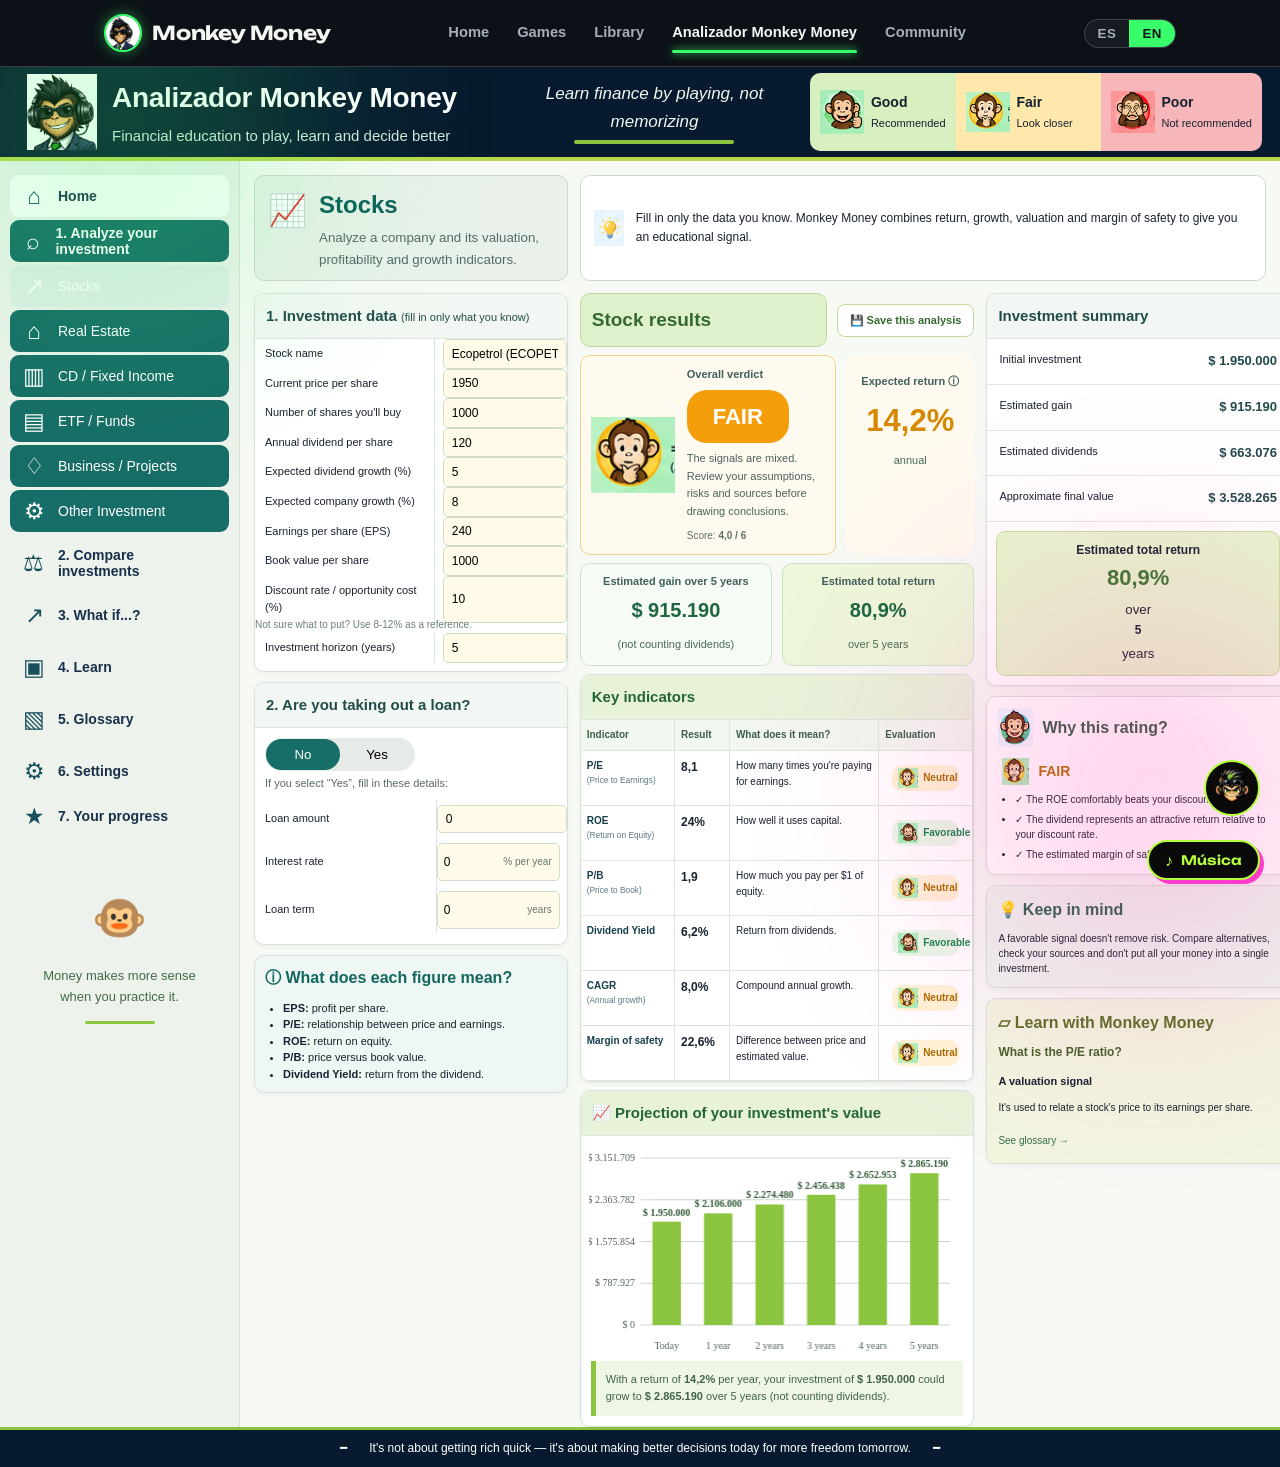
==== Analizador/index.html @ 06ef2b41 "Add files via upload" ====
<!doctype html>
<html lang="es">
<head>
<meta charset="utf-8">
<meta name="viewport" content="width=device-width,initial-scale=1">
  <title>Analizador Monkey Money</title>
  <link rel="icon" href="../assets/favicon.png" type="image/png">
<link rel="preconnect" href="https://fonts.googleapis.com">
<link rel="preconnect" href="https://fonts.gstatic.com" crossorigin>
<link href="https://fonts.googleapis.com/css2?family=Unbounded:wght@500;700;800&family=Plus+Jakarta+Sans:wght@400;500;600;700&family=Space+Mono:wght@400;700&display=swap" rel="stylesheet">

<link rel="stylesheet" href="../css/style.css">
  <link rel="stylesheet" href="style.css">
</head> 
<body data-root="../">
<div class="app" id="app">
<header class="site-header">
  <div class="nav-inner wrap">

    <a href="../index.html" class="logo">
      <img src="../assets/mascot-face.png" class="logo-mark" alt="Monkey Money">
      <span class="logo-text">Monkey Money</span>
    </a>

    <nav class="main-nav" id="main-nav">

      <a href="../index.html" data-i18n="nav.home">Inicio</a>

      <a href="../juegos.html" data-i18n="nav.games">Juegos</a>

      <a href="../biblioteca.html" data-i18n="nav.library">Biblioteca</a>

      <a href="index.html" data-i18n="nav.analyzer" aria-current="page">
        Analizador Monkey Money
      </a>

      <a href="../comunidad.html" data-i18n="nav.community">Comunidad</a>

    </nav>

    <div class="nav-right">

      <div class="lang-toggle" role="group" aria-label="Idioma / Language">
        <button class="lang-btn" data-lang="es" aria-pressed="true">ES</button>
        <button class="lang-btn" data-lang="en" aria-pressed="false">EN</button>
      </div>

      <button
        class="menu-toggle"
        aria-label="Menú"
        aria-expanded="false">
        ☰
      </button>

    </div>

  </div>
</header>
<header class="topbar">
  <button class="mobile-menu-btn" id="mobileMenuBtn" aria-label="Abrir menú">☰</button>
  <div class="brand">
    <img src="assets/logo.png" class="mm-site-logo" alt="Monkey Money">
    <div><div class="title">Analizador Monkey Money</div><div class="subtitle" data-i18n="analyzer.topbar.subtitle">Educación financiera para jugar, aprender y decidir mejor</div></div>
  </div>
  <div class="slogan"><span class="i18n-inline" data-i18n="analyzer.topbar.slogan">Aprende finanzas jugando, no memorizando</span> <span></span></div>
  <div class="legend">
    <div class="legend-card good"><img src="assets/good.png"><div><b data-i18n="analyzer.legend.good.title">Buena</b><small data-i18n="analyzer.legend.good.desc">Recomendada</small></div></div>
    <div class="legend-card neutral"><img src="assets/neutral.png"><div><b data-i18n="analyzer.legend.neutral.title">Regular</b><small data-i18n="analyzer.legend.neutral.desc">Analizar más</small></div></div>
    <div class="legend-card bad"><img src="assets/bad.png"><div><b data-i18n="analyzer.legend.bad.title">Mala</b><small data-i18n="analyzer.legend.bad.desc">No recomendable</small></div></div>
  </div>
</header>
<div class="body">
<aside class="sidebar" id="sidebar">
  <button class="side-item active" data-page="inicio"><span>⌂</span><b data-i18n="nav.home">Inicio</b></button>
  <button class="side-item selected" data-page="analiza"><span>⌕</span><b data-i18n="analyzer.side.step1">1. Analiza tu inversión</b></button>
  <button class="side-item indent analysis-type selected" data-page="analiza" data-analysis-type="acciones"><span>↗</span> <span class="i18n-inline" data-i18n="analyzer.side.acciones">Acciones</span></button>
  <button class="side-item analysis-type" data-page="analiza" data-analysis-type="inmuebles"><span>⌂</span> <span class="i18n-inline" data-i18n="analyzer.side.inmuebles">Inmuebles</span></button>
  <button class="side-item analysis-type" data-page="analiza" data-analysis-type="cdt"><span>▥</span> <span class="i18n-inline" data-i18n="analyzer.side.cdt">CDT / Renta fija</span></button>
  <button class="side-item analysis-type" data-page="analiza" data-analysis-type="etf"><span>▤</span> <span class="i18n-inline" data-i18n="analyzer.side.etf">ETF / Fondos</span></button>
  <button class="side-item analysis-type" data-page="analiza" data-analysis-type="negocios"><span>♢</span> <span class="i18n-inline" data-i18n="analyzer.side.negocios">Negocios / Proyectos</span></button>
  <button class="side-item analysis-type" data-page="analiza" data-analysis-type="otra"><span>⚙</span> <span class="i18n-inline" data-i18n="analyzer.side.otra">Otra inversión</span></button>
  <div class="separator"></div>
  <button class="side-item" data-page="comparar"><span>⚖</span><b data-i18n="analyzer.side.step2">2. Compara inversiones</b></button>
  <div class="separator"></div>
  <button class="side-item" data-page="whatif"><span>↗</span><b data-i18n="analyzer.side.step3">3. ¿Qué pasaría si...?</b></button>
  <div class="separator"></div>
  <button class="side-item" data-page="aprende"><span>▣</span><b data-i18n="analyzer.side.step4">4. Aprende</b></button>
  <div class="separator"></div>
  <button class="side-item" data-page="glosario"><span>▧</span><b data-i18n="analyzer.side.step5">5. Glosario</b></button>
  <div class="separator"></div>
  <button class="side-item" data-page="config"><span>⚙</span><b data-i18n="analyzer.side.step6">6. Configuración</b></button>
  <button class="side-item" data-page="progreso"><span>★</span><b data-i18n="analyzer.side.step7">7. Tu progreso</b></button>
  <div class="education"><div class="mini-logo">🐵</div><p data-i18n="analyzer.side.tagline">El dinero se entiende mejor cuando se practica.</p><div class="green-line"></div></div>
</aside>
<main class="main">
  <section id="page-analiza" class="page active-page">
    <div class="section-header">
      <div class="section-title"><span id="analysisIcon">📈</span><div><b id="analysisTitle">Acciones</b><small id="analysisSubtitle">Analiza una empresa y sus indicadores de valoración, rentabilidad y crecimiento.</small></div></div>
      <div class="tip"><img src="assets/bulb.png"><span data-i18n="analyzer.tip">Llena solo los datos que conozcas. Monkey Money combina rentabilidad, crecimiento, valoración y margen de seguridad para darte una señal educativa.</span></div>
    </div>
    <div class="columns">
      <section class="leftcol">
        <div class="card input-card">
          <div class="card-title"><span class="i18n-inline" data-i18n="analyzer.datacard.title">1. Datos de la inversión</span> <span data-i18n="analyzer.datacard.hint">(llena solo lo que conozcas)</span></div>
          <div class="form-grid" id="analysisFormGrid">
            <label>Nombre de la inversión</label><input id="name" value="Ecopetrol (ECOPETROL)">
            <label>Precio actual por acción</label><div class="money"><span>$</span><input id="price" type="number" value="1950"></div>
            <label>Número de acciones que comprarás</label><input id="shares" type="number" value="1000">
            <label>Dividendos anuales por acción</label><div class="money"><span>$</span><input id="dividend" type="number" value="120"></div>
            <label>Crecimiento esperado del dividendo</label><div class="suffix"><input id="divGrowth" type="number" step="0.1" value="5"><span>% anual</span></div>
            <label>Crecimiento esperado de la empresa</label><div class="suffix"><input id="growth" type="number" step="0.1" value="8"><span>% anual</span></div>
            <label>Utilidad por acción (EPS)</label><div class="money"><span>$</span><input id="eps" type="number" value="240"></div>
            <label>Valor en libros por acción</label><div class="money"><span>$</span><input id="book" type="number" value="1000"></div>
            <label>Tasa de descuento <small>(costo de oportunidad)</small></label><div class="suffix"><input id="discount" type="number" step="0.1" value="10"><span>% anual</span></div>
            <label>Horizonte de inversión</label><div class="suffix"><input id="horizon" type="number" value="5"><span>años</span></div>
          </div>
        </div>
        <div class="card loan-card">
          <div class="card-title" data-i18n="analyzer.loan.title">2. ¿Vas a pedir un préstamo?</div>
          <div class="toggle"><button id="loanNo" class="toggle-btn active" data-i18n="analyzer.loan.no">No</button><button id="loanYes" class="toggle-btn" data-i18n="analyzer.loan.yes">Sí</button></div>
          <div class="moro-tip" id="moroLoanTip" style="display:none">
            <img src="../assets/mascot-face.png" alt="Moro">
            <div>
              <p data-i18n="analyzer.loan.moroTip">Pedir prestado agranda tanto las ganancias como las pérdidas: si la inversión rinde más que el interés del préstamo, ganas más de lo normal; si rinde menos, pierdes más de lo normal. Úsalo con cuidado.</p>
              <button type="button" class="moro-tip-close" id="moroLoanTipClose" data-i18n="analyzer.loan.moroTipClose">Entendido</button>
            </div>
          </div>
          <div class="help" data-i18n="analyzer.loan.help">Si seleccionas “Sí”, completa estos datos:</div>
          <div class="loan-grid"><label data-i18n="analyzer.loan.amount">Monto del préstamo</label><input id="loanAmount" type="number" value="0"><label data-i18n="analyzer.loan.rate">Tasa de interés</label><div class="suffix"><input id="loanRate" type="number" value="0"><span data-i18n="analyzer.unit.perYear">% anual</span></div><label data-i18n="analyzer.loan.years">Plazo del préstamo</label><div class="suffix"><input id="loanYears" type="number" value="0"><span data-i18n="analyzer.unit.years">años</span></div></div>
        </div>
        <div class="card meaning-card"><div class="meaning-title" data-i18n="analyzer.meaning.title">ⓘ ¿Qué significa cada dato?</div><ul id="meaningList"></ul></div>
      </section>
      <section class="centercol">
        <div class="results-title-row"><div class="results-title" id="resultsTitleText">Resultados de la inversión</div><button type="button" class="save-analysis-btn" id="saveAnalysisBtn" data-i18n="analyzer.progress.save">💾 Guardar este análisis</button></div>
        <div class="save-analysis-toast" id="saveAnalysisToast" style="display:none"></div>
        <div class="verdict-card" id="verdictCard">
          <div class="verdict"><img id="verdictImg" src="assets/central_good.png"><div><div class="small-title" data-i18n="analyzer.verdict.title">Veredicto general</div><div id="verdict" class="verdict-pill">BUENA</div><p id="verdictText">La inversión se ve atractiva según tus parámetros.</p><div class="score-line"><span data-i18n="analyzer.score.label">Puntuación:</span> <b id="scoreValue">0,0 / 6</b></div></div></div>
          <div class="return"><div class="small-title" data-i18n="analyzer.return.title">Rentabilidad esperada ⓘ</div><div id="returnPct" class="big">13,8%</div><small data-i18n="analyzer.return.annual">anual</small></div>
        </div>
        <div class="kpi-row"><div class="kpi-card"><div class="small-title"><span data-i18n="analyzer.kpi.gainTitle1">Ganancia estimada en</span> <span id="horizonLabel">5</span> <span data-i18n="analyzer.unit.years">años</span></div><div id="gain" class="kpi-value">$ 1.009.000</div><small data-i18n="analyzer.kpi.noDiv">(sin contar dividendos)</small></div><div class="kpi-card highlight"><div class="small-title" data-i18n="analyzer.kpi.totalReturnTitle">Rentabilidad total estimada</div><div id="totalReturn" class="kpi-value">73,3%</div><small><span data-i18n="analyzer.kpi.in">en</span> <span id="totalYears">5</span> <span data-i18n="analyzer.unit.years">años</span></small></div></div>
        <div class="card indicators"><div class="card-title green" data-i18n="analyzer.indicators.title">Indicadores importantes</div><div class="indicator-head"><span data-i18n="analyzer.indicators.col.indicator">Indicador</span><span data-i18n="analyzer.indicators.col.result">Resultado</span><span data-i18n="analyzer.indicators.col.meaning">¿Qué significa?</span><span data-i18n="analyzer.indicators.col.eval">Evaluación</span></div>
          <div class="indicator-row"><b id="metricName0">PER <small>(Price to Earnings)</small></b><span id="per">8,1</span><span data-i18n="analyzer.indicators.desc.per">Cuántas veces pagas las ganancias.</span><span id="perEval"></span></div>
          <div class="indicator-row"><b id="metricName1">ROE <small>(Return on Equity)</small></b><span id="roe">24%</span><span data-i18n="analyzer.indicators.desc.roe">Qué tan bien usa el capital.</span><span id="roeEval"></span></div>
          <div class="indicator-row"><b id="metricName2">P/B <small>(Price to Book)</small></b><span id="pb">1,0</span><span data-i18n="analyzer.indicators.desc.pb">Cuánto pagas por $1 de patrimonio.</span><span id="pbEval"></span></div>
          <div class="indicator-row"><b id="metricName3">Dividend Yield</b><span id="dy">6,2%</span><span data-i18n="analyzer.indicators.desc.dy">Rendimiento por dividendos.</span><span id="dyEval"></span></div>
          <div class="indicator-row"><b id="metricName4">CAGR <small>(Crecimiento anual)</small></b><span id="cagr">8%</span><span data-i18n="analyzer.indicators.desc.cagr">Crecimiento anual compuesto.</span><span id="cagrEval"></span></div>
          <div class="indicator-row"><b id="metricName5">Margen de seguridad</b><span id="mos">22,6%</span><span data-i18n="analyzer.indicators.desc.mos">Diferencia entre precio y valor estimado.</span><span id="mosEval"></span></div>
        </div>
        <div class="card projection"><div class="card-title green" data-i18n="analyzer.projection.title">📈 Proyección de valor de tu inversión</div><div class="chart-wrap"><canvas id="chart"></canvas></div><div class="projection-note"><span data-i18n="analyzer.proj.part1">Con una rentabilidad del</span> <b id="projRate">13,8%</b> <span data-i18n="analyzer.proj.part2">anual, tu inversión de</span> <b id="initialText">$1.950.000</b> <span data-i18n="analyzer.proj.part3">podría crecer hasta</span> <b id="finalText">$3.730.000</b> <span data-i18n="analyzer.proj.part4">en</span> <span id="yearsText">5</span> <span data-i18n="analyzer.proj.part5">años (sin contar dividendos).</span></div></div>
      </section>
      <aside class="rightcol">
        <div class="card summary"><div class="card-title" data-i18n="analyzer.summary.title">Resumen de la inversión</div><div class="sumrow"><span data-i18n="analyzer.summary.initial">Inversión inicial</span><b id="sInitial">$ 1.950.000</b></div><div class="sumrow"><span data-i18n="analyzer.summary.gain">Ganancia estimada</span><b id="sGain">$ 1.009.000</b></div><div class="sumrow"><span data-i18n="analyzer.summary.dividends">Dividendos estimados</span><b id="sDiv">$ 420.000</b></div><div class="sumrow"><span data-i18n="analyzer.summary.final">Valor final aproximado</span><b id="sFinal">$ 3.379.000</b></div><div class="sum-total"><span data-i18n="analyzer.summary.totalReturn">Rentabilidad total estimada</span><b id="sTotal">73,3%</b><small><span class="i18n-inline" data-i18n="analyzer.summary.in">en</span> <span id="sYears">5</span> <span class="i18n-inline" data-i18n="analyzer.unit.years">años</span></small></div><div class="sum-total" id="sOwnReturnRow" style="display:none"><span data-i18n="analyzer.summary.ownReturn">Rentabilidad sobre tu capital</span><b id="sOwnReturn">73,3%</b><small data-i18n="analyzer.summary.ownReturnNote">tu dinero propio, descontando el préstamo</small></div></div>
        <div class="card why" id="whyCard"><div class="why-head"><img src="assets/why_good.png"><b data-i18n="analyzer.why.title">¿Por qué esta calificación?</b></div><div class="why-status"><img id="whyImg" src="assets/good.png"><b id="whyLabel">BUENA</b></div><ul id="whyList"></ul></div>
        <div class="card warning"><div class="warning-title" data-i18n="analyzer.warning.title">💡 Ten en cuenta</div><p data-i18n="analyzer.warning.body">Una señal favorable no elimina el riesgo. Compara alternativas, revisa las fuentes y no concentres todo tu dinero en una sola inversión.</p></div>
        <div class="card learn"><div class="learn-title" data-i18n="analyzer.learn.title">▱ Aprende con Monkey Money</div><b data-i18n="analyzer.learn.q">¿Qué es el PER?</b><strong data-i18n="analyzer.learn.a">Una señal de valoración</strong><p data-i18n="analyzer.learn.body">Sirve para relacionar el precio de una acción con sus ganancias por acción.</p><button class="link-btn" data-page="glosario" data-i18n="analyzer.learn.link">Ver glosario →</button></div>
      </aside>
    </div>
  </section>

  <section id="page-inicio" class="page">
    <div class="hero-card"><div><span class="eyebrow" data-i18n="analyzer.hero.eyebrow">MONKEY MONEY</span><h1 data-i18n="analyzer.hero.title">El dinero se entiende mejor cuando se practica.</h1><p data-i18n="analyzer.hero.lead">Analiza inversiones, compara escenarios y aprende los conceptos detrás de cada decisión.</p><button class="primary-btn" data-page="analiza" data-i18n="analyzer.hero.cta">Comenzar análisis</button></div><div class="hero-monkey">🐵<span>💹</span></div></div>
    <div class="feature-grid"><div class="feature-card"><div class="feature-icon">📊</div><h3 data-i18n="analyzer.feature.1.title">Analiza</h3><p data-i18n="analyzer.feature.1.desc">Usa indicadores sencillos para entender una inversión.</p></div><div class="feature-card"><div class="feature-icon">⚖️</div><h3 data-i18n="analyzer.feature.2.title">Compara</h3><p data-i18n="analyzer.feature.2.desc">Contrasta hasta tres alternativas con una tabla clara.</p></div><div class="feature-card"><div class="feature-icon">🧪</div><h3 data-i18n="analyzer.feature.3.title">Experimenta</h3><p data-i18n="analyzer.feature.3.desc">Descubre qué pasa cuando cambias crecimiento, precio o plazo.</p></div><div class="feature-card"><div class="feature-icon">📚</div><h3 data-i18n="analyzer.feature.4.title">Aprende</h3><p data-i18n="analyzer.feature.4.desc">Convierte cada análisis en una pequeña lección.</p></div></div>
    <div class="download-card card"><div><span class="eyebrow" data-i18n="analyzer.download.eyebrow">APLICACIÓN DE ESCRITORIO</span><h3 data-i18n="analyzer.download.title">Analizador Monkey Money también en tu computador</h3><p data-i18n="analyzer.download.desc">Usa el analizador desde Windows o Mac, con la misma experiencia de Monkey Money.</p></div><div class="download-actions"><a class="download-btn" href="downloads/Analizador-Monkey-Money-Windows.exe" download data-i18n="analyzer.download.windows">🪟 Descargar para Windows</a><a class="download-btn secondary" href="downloads/Analizador-Monkey-Money-Mac.dmg" download data-i18n="analyzer.download.mac"> Descargar para Mac</a></div></div><div class="disclaimer"><span data-i18n="analyzer.disclaimer.part1">Este enfoque permite </span><strong data-i18n="analyzer.disclaimer.strong">aprender los fundamentos financieros, interpretar información económica y tomar decisiones informadas de manera teórica</strong><span data-i18n="analyzer.disclaimer.part2">, asegurando que el conocimiento adquirido sea académico y no una instrucción para invertir personalmente.</span></div>
  </section>

  <section id="page-comparar" class="page"><div class="page-head"><div><span class="eyebrow" data-i18n="analyzer.page.comparar.eyebrow">COMPARAR</span><h2 data-i18n="analyzer.page.comparar.title">Compara inversiones</h2><p data-i18n="analyzer.page.comparar.desc">Introduce datos rápidos de hasta tres alternativas y ordena la decisión por una señal educativa.</p></div></div><div class="compare-grid" id="compareGrid"></div></section>

  <section id="page-whatif" class="page"><div class="page-head"><div><span class="eyebrow" data-i18n="analyzer.page.whatif.eyebrow">SIMULADOR</span><h2 data-i18n="analyzer.page.whatif.title">¿Qué pasaría si...?</h2><p data-i18n="analyzer.page.whatif.desc">Juega con los supuestos y observa cómo cambia el resultado.</p></div></div><div class="whatif-grid"><div class="card scenario-card"><div class="card-title" data-i18n="analyzer.whatif.cardtitle">Ajusta el escenario</div><label><span data-i18n="analyzer.whatif.price">Precio actual</span><input id="wfPrice" type="number" value="1950"></label><label><span data-i18n="analyzer.whatif.growth">Crecimiento esperado</span><input id="wfGrowth" type="number" value="8" step="0.1"></label><label><span data-i18n="analyzer.whatif.discount">Tasa de descuento</span><input id="wfDiscount" type="number" value="10" step="0.1"></label><label><span data-i18n="analyzer.whatif.years">Horizonte (años)</span><input id="wfYears" type="number" value="5"></label></div><div class="card scenario-result"><div class="scenario-badge" id="wfBadge">BUENA</div><div class="scenario-big" id="wfValue">$ 2.869.000</div><p data-i18n="analyzer.whatif.resultDesc">Valor aproximado al final del horizonte, con los supuestos seleccionados.</p><div class="mini-metrics"><div><span data-i18n="analyzer.whatif.annualReturn">Rentabilidad anual</span><b id="wfReturn">8%</b></div><div><span data-i18n="analyzer.whatif.priceVsValue">Precio vs. valor</span><b id="wfMargin">—</b></div></div></div></div></section>

  <section id="page-aprende" class="page"><div class="page-head"><div><span class="eyebrow" data-i18n="analyzer.page.aprende.eyebrow">APRENDER</span><h2 data-i18n="analyzer.page.aprende.title">Aprende mientras analizas</h2><p data-i18n="analyzer.page.aprende.desc">Explicaciones cortas, pensadas para tomar decisiones con más contexto.</p></div></div><div class="lesson-grid" id="lessonGrid">
<article><span>01</span><h3 data-i18n="analyzer.lesson.1.title">PER</h3><p data-i18n="analyzer.lesson.1.body">Compara el precio con las ganancias por acción. Un PER alto puede exigir mucho crecimiento para justificarse.</p></article>
<article><span>02</span><h3 data-i18n="analyzer.lesson.2.title">ROE</h3><p data-i18n="analyzer.lesson.2.body">Mide la rentabilidad generada sobre el patrimonio y ayuda a observar eficiencia del capital.</p></article>
<article><span>03</span><h3 data-i18n="analyzer.lesson.3.title">Margen de seguridad</h3><p data-i18n="analyzer.lesson.3.body">Es la distancia entre precio y valor estimado. Un margen mayor puede dar más espacio frente a errores.</p></article>
<article><span>04</span><h3 data-i18n="analyzer.lesson.4.title">Dividend Yield</h3><p data-i18n="analyzer.lesson.4.body">Relaciona el dividendo anual con el precio actual.</p></article>
<article><span>05</span><h3 data-i18n="analyzer.lesson.5.title">EPS</h3><p data-i18n="analyzer.lesson.5.body">Ganancia por acción. Es una pieza básica para calcular el PER y evaluar crecimiento de utilidades.</p></article>
<article><span>06</span><h3 data-i18n="analyzer.lesson.6.title">P/B</h3><p data-i18n="analyzer.lesson.6.body">Compara el precio de mercado con el valor contable o patrimonio por acción.</p></article>
<article><span>07</span><h3 data-i18n="analyzer.lesson.7.title">CAGR</h3><p data-i18n="analyzer.lesson.7.body">Resume el crecimiento anual compuesto de una variable durante un período.</p></article>
<article><span>08</span><h3 data-i18n="analyzer.lesson.8.title">Flujo de caja</h3><p data-i18n="analyzer.lesson.8.body">Muestra el dinero que entra y sale. El flujo de caja libre ayuda a estudiar la capacidad de generar efectivo.</p></article>
<article><span>09</span><h3 data-i18n="analyzer.lesson.9.title">Volatilidad</h3><p data-i18n="analyzer.lesson.9.body">Describe cuánto fluctúa un precio. Mayor volatilidad suele implicar mayor incertidumbre.</p></article>
<article><span>10</span><h3 data-i18n="analyzer.lesson.10.title">Beta</h3><p data-i18n="analyzer.lesson.10.body">Mide la sensibilidad de un activo frente a los movimientos del mercado de referencia.</p></article>
<article><span>11</span><h3 data-i18n="analyzer.lesson.11.title">ROIC</h3><p data-i18n="analyzer.lesson.11.body">Observa el retorno generado sobre el capital invertido y ayuda a estudiar la calidad del negocio.</p></article>
<article><span>12</span><h3 data-i18n="analyzer.lesson.12.title">Deuda / EBITDA</h3><p data-i18n="analyzer.lesson.12.body">Ayuda a evaluar el peso de la deuda frente a la generación operativa de la empresa.</p></article>
</div></section>

  <section id="page-glosario" class="page"><div class="page-head"><div><span class="eyebrow" data-i18n="analyzer.page.glosario.eyebrow">GLOSARIO</span><h2 data-i18n="analyzer.page.glosario.title">Glosario financiero</h2><p data-i18n="analyzer.page.glosario.desc">Conceptos esenciales en lenguaje sencillo.</p></div><input id="glossarySearch" class="search" placeholder="Buscar término..." data-i18n-attr="placeholder:analyzer.glossary.searchPlaceholder"></div><div class="glossary-grid" id="glossaryGrid"></div></section>

  <section id="page-config" class="page"><div class="page-head"><div><span class="eyebrow" data-i18n="analyzer.page.config.eyebrow">CONFIGURACIÓN</span><h2 data-i18n="analyzer.page.config.title">Configuración</h2><p data-i18n="analyzer.page.config.desc">Personaliza la experiencia de Analizador Monkey Money.</p></div></div><div class="settings-card card"><div class="setting-row"><div><b data-i18n="analyzer.config.appname.label">Nombre de la aplicación</b><small data-i18n="analyzer.config.appname.desc">Se muestra en la ventana y el encabezado.</small></div><input id="appName" value="Analizador Monkey Money"></div><div class="setting-row"><div><b data-i18n="analyzer.config.currency.label">Moneda</b><small data-i18n="analyzer.config.currency.desc">Formato de presentación de valores.</small></div><select id="currency"><option value="COP" data-i18n="analyzer.config.currency.cop">COP · Peso colombiano</option><option value="USD" data-i18n="analyzer.config.currency.usd">USD · Dólar</option><option value="EUR" data-i18n="analyzer.config.currency.eur">EUR · Euro</option></select></div><div class="setting-row"><div><b data-i18n="analyzer.config.darkmode.label">Modo oscuro</b><small data-i18n="analyzer.config.darkmode.desc">Cambia la apariencia de la aplicación.</small></div><label class="switch"><input id="darkMode" type="checkbox"><span></span></label></div><div class="setting-row"><div><b data-i18n="analyzer.config.website.label">MonkeyMoney.com.co</b><small data-i18n="analyzer.config.website.desc">Visita nuestra página oficial.</small></div><a class="website-btn" href="https://monkeymoney.com.co/" target="_blank" rel="noreferrer" data-i18n="analyzer.config.website.button">Abrir MonkeyMoney.com.co ↗</a></div><div class="setting-row"><div><b data-i18n="analyzer.config.warnings.label">Mostrar advertencias educativas</b><small data-i18n="analyzer.config.warnings.desc">Consejos y recordatorios de riesgo.</small></div><label class="switch"><input id="showWarnings" type="checkbox" checked><span></span></label></div><div class="about"><div class="about-brand"><b>Monkey Money</b></div><p data-i18n="analyzer.config.about.app">Una aplicación de MonkeyMoney.</p><p data-i18n="analyzer.config.about.copyright">© 2026 Beken Bauher Marín - Todos los derechos reservados.</p><p class="tiny" data-i18n="analyzer.config.about.tagline">Educación financiera para jugar, leer y conversar.</p></div></div></section>
  <section id="page-progreso" class="page"><div class="page-head"><div><span class="eyebrow" data-i18n="analyzer.page.progreso.eyebrow">TU PROGRESO</span><h2 data-i18n="analyzer.page.progreso.title">Insignias e historial de práctica</h2><p data-i18n="analyzer.page.progreso.desc">Cada análisis que guardas queda aquí — así ves cómo has ido practicando con el tiempo.</p></div></div>
    <div class="card badges-card"><div class="card-title" data-i18n="analyzer.progress.badgesTitle">Insignias</div><div class="badges-grid" id="badgesGrid"></div></div>
    <div class="card history-card"><div class="card-title-row"><div class="card-title" data-i18n="analyzer.progress.historyTitle">Historial de práctica</div><button type="button" class="clear-history-btn" id="clearHistoryBtn" data-i18n="analyzer.progress.clear">Borrar historial</button></div><div id="historyList"></div></div>
  </section>
</main></div>
<footer><span>━</span><span data-i18n="analyzer.footer.tagline">No se trata de hacerte rico rápido, sino de tomar mejores decisiones hoy para tener más libertad mañana.</span><span>━</span></footer>
</div>
<script src="app.js"></script>
<script src="../js/i18n.js"></script>
<script src="../js/main.js"></script>
<script src="../js/player.js"></script>
<script src="../js/chatbot.js"></script>
</body></html>
---- css/style.css ----
/* ============================================
   MonkeyMoney — Design tokens
   "Plataforma gamer de finanzas", no libro contable
   ============================================ */
:root {
  --void: #0D1117;
  --surface: #161B22;
  --surface-2: #1D2430;
  --line: rgba(244, 246, 242, 0.10);
  --line-strong: rgba(244, 246, 242, 0.18);

  --ink: #F4F6F2;
  --ink-soft: #A6AEBB;
  --ink-faint: #707888;

  --acid: #39FF6A;
  --acid-dim: #1F8C3E;
  --pulse: #FF3DAD;
  --pulse-dim: #99205E;
  --gold: #FFC93C;
  --gold-dim: #9C7A1F;

  --paper: #FAF7EF;
  --paper-ink: #16181B;

  --font-display: "Unbounded", "Plus Jakarta Sans", system-ui, sans-serif;
  --font-body: "Plus Jakarta Sans", system-ui, -apple-system, sans-serif;
  --font-mono: "Space Mono", "Courier New", monospace;

  --max-width: 1120px;
  --radius: 16px;
  --radius-sm: 10px;
}

/* legacy aliases so older HTML/JS using these var names still resolve correctly */
:root {
  --ledger-green: #0F1A14;
  --ledger-green-light: #16261D;
  --brass: var(--gold);
  --brass-light: var(--gold);
  --wax-red: var(--pulse);
  --parchment: var(--void);
  --parchment-card: var(--surface);
  --line-strong: rgba(244, 246, 242, 0.18);
}

* { box-sizing: border-box; }
html { scroll-behavior: smooth; }

body {
  margin: 0;
  background: var(--void);
  color: var(--ink);
  font-family: var(--font-body);
  font-size: 16px;
  line-height: 1.6;
  -webkit-font-smoothing: antialiased;
  position: relative;
  overflow-x: hidden;
}

/* Manchas de luz ambiental — evita el "negro plano + un acento" */
body::before, body::after {
  content: "";
  position: fixed;
  border-radius: 50%;
  filter: blur(90px);
  z-index: 0;
  pointer-events: none;
  opacity: 0.30;
}
body::before {
  width: 560px; height: 560px;
  top: -160px; left: -160px;
  background: radial-gradient(circle, var(--acid), transparent 70%);
}
body::after {
  width: 620px; height: 620px;
  bottom: -200px; right: -180px;
  background: radial-gradient(circle, var(--pulse), transparent 70%);
}

img { max-width: 100%; display: block; }
a { color: inherit; }

h1, h2, h3 {
  font-family: var(--font-display);
  font-weight: 700;
  margin: 0 0 0.4em;
  letter-spacing: -0.01em;
  color: var(--ink);
}

.eyebrow {
  font-family: var(--font-mono);
  font-size: 0.72rem;
  font-weight: 700;
  letter-spacing: 0.06em;
  text-transform: uppercase;
  color: var(--void);
  background: var(--acid);
  display: inline-block;
  padding: 6px 14px;
  border-radius: 100px;
  transform: rotate(-2deg);
  box-shadow: 3px 4px 0 rgba(0,0,0,0.35);
  position: relative;
  z-index: 1;
}

.wrap {
  max-width: var(--max-width);
  margin: 0 auto;
  padding: 0 24px;
  position: relative;
  z-index: 1;
}

.hairline {
  border: none;
  border-top: 1px solid var(--line-strong);
  margin: 0;
}

/* Focus visibility (accessibility) */
a:focus-visible, button:focus-visible, input:focus-visible, .lang-btn:focus-visible {
  outline: 3px solid var(--gold);
  outline-offset: 2px;
  border-radius: 4px;
}

@media (prefers-reduced-motion: reduce) {
  *, *::before, *::after { animation-duration: 0.001ms !important; transition-duration: 0.001ms !important; }
}

/* ============================================
   Header / Nav
   ============================================ */
header.site-header {
  background: rgba(13, 17, 23, 0.85);
  backdrop-filter: blur(10px);
  color: var(--ink);
  position: sticky;
  top: 0;
  z-index: 50;
  border-bottom: 1px solid var(--line-strong);
}

.nav-inner {
  display: flex;
  align-items: center;
  justify-content: space-between;
  padding: 14px 24px;
}

.logo {
  display: flex;
  align-items: center;
  gap: 10px;
  text-decoration: none;
  color: var(--ink);
}

.logo-mark {
  width: 38px;
  height: 38px;
  border-radius: 50%;
  border: 2px solid var(--acid);
  display: flex;
  align-items: center;
  justify-content: center;
  font-family: var(--font-mono);
  font-weight: 700;
  font-size: 0.78rem;
  color: var(--gold);
  flex-shrink: 0;
  overflow: hidden;
  object-fit: cover;
  background: var(--surface);
  box-shadow: 0 0 14px rgba(57,255,106,0.45);
}

.logo-text {
  font-family: var(--font-display);
  font-size: 1.2rem;
  font-weight: 700;
  letter-spacing: -0.01em;
}

nav.main-nav {
  display: flex;
  align-items: center;
  gap: 28px;
}

nav.main-nav a {
  text-decoration: none;
  font-size: 0.92rem;
  font-weight: 600;
  color: var(--ink-soft);
  position: relative;
  padding: 4px 0;
}
nav.main-nav a:hover,
nav.main-nav a[aria-current="page"] { color: var(--ink); }
nav.main-nav a[aria-current="page"]::after {
  content: "";
  position: absolute;
  left: 0; right: 0; bottom: -4px;
  height: 3px;
  border-radius: 2px;
  background: var(--acid);
  box-shadow: 0 0 8px var(--acid);
}

.nav-right {
  display: flex;
  align-items: center;
  gap: 18px;
}

/* Language toggle */
.lang-toggle {
  display: flex;
  border: 1px solid var(--line-strong);
  border-radius: 100px;
  overflow: hidden;
  font-family: var(--font-mono);
  font-size: 0.72rem;
  background: var(--surface);
}
.lang-btn {
  background: transparent;
  border: none;
  color: var(--ink-soft);
  padding: 6px 13px;
  cursor: pointer;
  letter-spacing: 0.04em;
  font-weight: 700;
}
.lang-btn[aria-pressed="true"] {
  background: var(--acid);
  color: var(--void);
}

.menu-toggle {
  display: none;
  background: var(--surface);
  border: 1px solid var(--line-strong);
  border-radius: var(--radius-sm);
  color: var(--ink);
  width: 38px;
  height: 34px;
  cursor: pointer;
  font-size: 1.1rem;
}

@media (max-width: 800px) {
  nav.main-nav {
    position: absolute;
    top: 100%;
    left: 0; right: 0;
    background: var(--void);
    flex-direction: column;
    align-items: flex-start;
    padding: 16px 24px 22px;
    gap: 16px;
    border-bottom: 1px solid var(--line-strong);
    display: none;
  }
  nav.main-nav.open { display: flex; }
  .menu-toggle { display: block; }
}

/* ============================================
   Hero
   ============================================ */
.hero {
  padding: 72px 0 56px;
  position: relative;
}

.hero-grid {
  display: grid;
  grid-template-columns: 1.15fr 0.85fr;
  gap: 48px;
  align-items: center;
}

.hero h1 {
  font-size: clamp(2.3rem, 4.6vw, 3.7rem);
  line-height: 1.04;
  color: var(--ink);
  margin-top: 16px;
}

.hero h1 em {
  font-style: normal;
  color: var(--acid);
  text-shadow: 0 0 18px rgba(57,255,106,0.5);
}

.hero p.lead {
  font-size: 1.08rem;
  color: var(--ink-soft);
  max-width: 46ch;
  margin: 18px 0 28px;
}

.cta-row { display: flex; gap: 14px; flex-wrap: wrap; }

.btn {
  display: inline-flex;
  align-items: center;
  gap: 8px;
  font-family: var(--font-body);
  font-weight: 700;
  font-size: 0.95rem;
  text-decoration: none;
  padding: 13px 24px;
  border-radius: 100px;
  border: 2px solid transparent;
  cursor: pointer;
  transition: transform 0.12s ease, box-shadow 0.12s ease;
}
.btn:hover { transform: translate(-2px, -2px); }
.btn-primary {
  background: var(--acid);
  color: var(--void);
  box-shadow: 4px 5px 0 rgba(0,0,0,0.5);
}
.btn-primary:hover { box-shadow: 6px 7px 0 rgba(0,0,0,0.5); }
.btn-secondary {
  background: var(--surface);
  color: var(--ink);
  border-color: var(--line-strong);
  box-shadow: 4px 5px 0 rgba(0,0,0,0.35);
}
.btn-secondary:hover { box-shadow: 6px 7px 0 rgba(0,0,0,0.35); border-color: var(--pulse); }

/* Mascota en el hero */
.hero-visual {
  display: flex;
  flex-direction: column;
  align-items: center;
  gap: 18px;
  position: relative;
}
.sticker {
  position: absolute;
  font-family: var(--font-display);
  font-weight: 700;
  font-size: 0.78rem;
  padding: 9px 16px;
  border-radius: 100px;
  box-shadow: 4px 5px 0 rgba(0,0,0,0.4);
  z-index: 2;
  white-space: nowrap;
}
.sticker-1 {
  top: -6px; left: -18px;
  background: var(--gold);
  color: var(--void);
  transform: rotate(-8deg);
}
.sticker-2 {
  top: 38%; right: -22px;
  background: var(--pulse);
  color: var(--void);
  transform: rotate(6deg);
}
@media (max-width: 460px) {
  .sticker { font-size: 0.68rem; padding: 7px 12px; }
  .sticker-1 { left: 4px; }
  .sticker-2 { right: 4px; }
}
.mascot-hero-img {
  max-width: 240px;
  width: 100%;
  filter: drop-shadow(0 0 36px rgba(57,255,106,0.35)) drop-shadow(0 18px 30px rgba(0,0,0,0.55));
}
.hero-visual .statement { width: 100%; }

/* Ledger statement card → ahora "panel de stats" estilo HUD */
.statement {
  background: var(--surface);
  border: 1px solid var(--line-strong);
  border-radius: var(--radius);
  box-shadow: 5px 7px 0 rgba(0,0,0,0.4);
  padding: 22px 24px;
}
.statement-title {
  font-family: var(--font-mono);
  font-size: 0.7rem;
  text-transform: uppercase;
  letter-spacing: 0.1em;
  color: var(--ink-faint);
  border-bottom: 1px dashed var(--line-strong);
  padding-bottom: 10px;
  margin-bottom: 12px;
}
.statement-row {
  display: flex;
  justify-content: space-between;
  font-family: var(--font-mono);
  font-size: 0.92rem;
  padding: 7px 0;
  border-bottom: 1px solid var(--line);
  color: var(--ink-soft);
}
.statement-row:last-child { border-bottom: none; }
.statement-row .amount { color: var(--acid); font-weight: 700; }
.statement-row .amount.neg { color: var(--pulse); }

/* ============================================
   Sections / Pillars
   ============================================ */
.section { padding: 64px 0; }
.section-head { max-width: 60ch; margin-bottom: 40px; }
.section-head h2 { font-size: clamp(1.7rem, 3vw, 2.3rem); color: var(--ink); margin-top: 14px; }
.section-head p { color: var(--ink-soft); }

.pillars {
  display: grid;
  grid-template-columns: repeat(4, 1fr);
  gap: 24px;
}
.pillar-card {
  background: var(--surface);
  border: 1px solid var(--line-strong);
  border-radius: var(--radius);
  padding: 28px 24px;
  text-decoration: none;
  color: var(--ink);
  display: flex;
  flex-direction: column;
  gap: 10px;
  transition: box-shadow 0.15s ease, transform 0.15s ease, border-color 0.15s ease;
  box-shadow: 5px 6px 0 rgba(0,0,0,0.3);
}
.pillar-card:hover {
  transform: translate(-3px, -3px);
  box-shadow: 8px 9px 0 rgba(0,0,0,0.35);
  border-color: var(--acid);
}
.pillar-icon {
  font-family: var(--font-mono);
  font-size: 0.7rem;
  font-weight: 700;
  color: var(--gold);
  letter-spacing: 0.08em;
}
.pillar-card h3 { font-size: 1.25rem; color: var(--ink); }
.pillar-card p { color: var(--ink-soft); font-size: 0.92rem; margin: 0; }
.pillar-card .go {
  margin-top: auto;
  font-family: var(--font-mono);
  font-size: 0.8rem;
  font-weight: 700;
  color: var(--pulse);
}

@media (max-width: 800px) {
  .hero-grid { grid-template-columns: 1fr; }
  .pillars { grid-template-columns: 1fr; }
}

@media (min-width: 801px) and (max-width: 1100px) {
  .pillars { grid-template-columns: repeat(2, 1fr); }
}

/* ============================================
   Badge — "logro desbloqueado" (antes: sello de tinta)
   ============================================ */
.stamp {
  font-family: var(--font-mono);
  font-size: 0.64rem;
  font-weight: 700;
  letter-spacing: 0.06em;
  text-transform: uppercase;
  width: 60px;
  height: 60px;
  display: flex;
  align-items: center;
  justify-content: center;
  text-align: center;
  line-height: 1.1;
  flex-shrink: 0;
  clip-path: polygon(50% 0%, 95% 25%, 95% 75%, 50% 100%, 5% 75%, 5% 25%);
  position: relative;
  background: var(--surface-2);
  border: 2px solid currentColor;
}
.stamp-done {
  color: var(--void);
  background: var(--acid);
  box-shadow: 0 0 16px rgba(57,255,106,0.65);
  border-color: var(--acid);
}
.stamp-soon {
  color: var(--ink-faint);
  background: var(--surface-2);
  border-color: var(--line-strong);
  opacity: 0.8;
}
.stamp-new {
  color: var(--void);
  background: var(--pulse);
  box-shadow: 0 0 16px rgba(255,61,173,0.65);
  border-color: var(--pulse);
}

/* ============================================
   Cards grid (games / library)
   ============================================ */
.card-grid {
  display: grid;
  grid-template-columns: repeat(auto-fill, minmax(260px, 1fr));
  gap: 22px;
}
.content-card {
  background: var(--surface);
  border: 1px solid var(--line-strong);
  border-radius: var(--radius);
  padding: 22px;
  display: flex;
  gap: 16px;
  flex-direction: column;
  box-shadow: 5px 6px 0 rgba(0,0,0,0.3);
  transition: border-color 0.15s ease, transform 0.15s ease;
}
.content-card:not(.disabled):hover {
  border-color: var(--acid);
  transform: translate(-2px, -2px);
}
.content-card-top {
  display: flex;
  justify-content: space-between;
  align-items: flex-start;
  gap: 12px;
}
.content-card h3 { font-size: 1.1rem; color: var(--ink); margin: 0; }
.content-card p { margin: 0; color: var(--ink-soft); font-size: 0.9rem; }
.content-card .meta {
  font-family: var(--font-mono);
  font-size: 0.7rem;
  color: var(--gold);
  text-transform: uppercase;
  letter-spacing: 0.05em;
  font-weight: 700;
}
.content-card .btn { align-self: flex-start; margin-top: auto; padding: 9px 18px; font-size: 0.85rem; }
.content-card.disabled { opacity: 0.55; }
.content-card.disabled .btn { pointer-events: none; }

/* ============================================
   Game widget
   ============================================ */
.game-frame {
  background: var(--surface);
  border: 1px solid var(--line-strong);
  border-radius: var(--radius);
  padding: 28px;
}
.budget-row {
  display: grid;
  grid-template-columns: 140px 1fr 70px;
  align-items: center;
  gap: 14px;
  padding: 10px 0;
  border-bottom: 1px solid var(--line);
}
.budget-row label { font-weight: 700; font-size: 0.92rem; color: var(--ink); }
.budget-row input[type="range"] { width: 100%; accent-color: var(--acid); }
.budget-row .val { font-family: var(--font-mono); text-align: right; color: var(--ink-soft); }
.game-feedback {
  margin-top: 18px;
  padding: 16px;
  border-radius: var(--radius-sm);
  font-family: var(--font-mono);
  font-size: 0.9rem;
  border: 1px dashed var(--line-strong);
}
.game-feedback.ok { color: var(--acid); border-color: var(--acid); }
.game-feedback.warn { color: var(--pulse); border-color: var(--pulse); }

/* ============================================
   Library reader — excepción: superficie clara
   para lectura larga, como un reflector sobre fondo oscuro
   ============================================ */
.reader {
  background: var(--paper);
  color: var(--paper-ink);
  border-radius: var(--radius);
  padding: 36px;
  display: none;
  user-select: text;
  box-shadow: 0 20px 60px rgba(0,0,0,0.5);
}
.reader.open { display: block; }
.reader h2 { color: var(--paper-ink); }
.reader .reader-meta {
  font-family: var(--font-mono);
  font-size: 0.74rem;
  color: #6b6b63;
  margin-bottom: 22px;
}
.reader-body p { margin: 0 0 16px; }
.reader-close { margin-top: 24px; }
.no-copy-note {
  font-family: var(--font-mono);
  font-size: 0.7rem;
  color: #8a8a80;
  margin-top: 30px;
  border-top: 1px dashed rgba(0,0,0,0.15);
  padding-top: 12px;
}

/* ============================================
   Footer
   ============================================ */
footer.site-footer {
  background: var(--void);
  border-top: 1px solid var(--line-strong);
  color: var(--ink);
  padding: 40px 0 28px;
  margin-top: 40px;
}
.footer-inner {
  display: flex;
  justify-content: space-between;
  flex-wrap: wrap;
  gap: 20px;
  font-size: 0.85rem;
}
.footer-inner a { text-decoration: none; color: var(--ink-soft); }
.footer-inner a:hover { color: var(--acid); }
.footer-copy {
  font-family: var(--font-mono);
  font-size: 0.72rem;
  color: var(--ink-faint);
  margin-top: 18px;
}

/* Utility */
.center { text-align: center; }
.mt-0 { margin-top: 0; }
---- Analizador/style.css ----
*{box-sizing:border-box}html,body{margin:0;min-height:100%;font-family:Inter,Segoe UI,Arial,sans-serif;background:#f7f9f5;color:#182230}body{overflow:auto}.app{min-width:1180px;min-height:100vh;background:#f7f9f5}.topbar{height:94px;background:#071a2f;color:#fff;display:flex;align-items:center;padding:8px 18px 8px 24px;gap:20px;border-bottom:4px solid #b8d84a}.brand{display:flex;align-items:center;gap:12px;min-width:475px}.title{font-size:28px;font-weight:900;letter-spacing:-.3px}.subtitle{font-size:15px;margin-top:4px;color:#d7e8df}.slogan{font-size:17px;font-style:italic;flex:1;text-align:center;color:#f1f7ee}.slogan span{display:block;width:160px;height:4px;background:#8bc53f;border-radius:6px;margin:5px auto 0}.legend{display:flex;height:78px}.legend-card{min-width:145px;padding:7px 10px;display:flex;align-items:center;gap:7px;color:#152130}.legend-card img{width:44px;height:55px;object-fit:contain}.legend-card b{display:block;font-size:14px}.legend-card small{display:block;font-size:11px;margin-top:2px}.legend-card.good{background:#d8efbf;border-radius:10px 0 0 10px}.legend-card.neutral{background:#ffe8ac}.legend-card.bad{background:#f7b6b9;border-radius:0 10px 10px 0}.body{display:flex;min-height:calc(100vh - 134px)}.sidebar{width:240px;background:#edf2ec;border-right:1px solid #d9e2d5;padding:14px 10px 10px}.side-item{width:100%;height:42px;border:0;border-radius:9px;display:flex;align-items:center;gap:10px;padding:0 10px;font-size:14px;margin-bottom:3px;background:transparent;color:#18304a;text-align:left;cursor:pointer}.side-item span{font-size:23px;width:28px;text-align:center;color:#174f5a}.side-item.active{background:#fff}.side-item.selected{background:#176d67;color:#fff}.side-item.selected span{color:#fff}.side-item.indent{background:#dfeee8}.side-item:hover{background:#dfece6}.separator{height:7px}.education{margin-top:34px;text-align:center;padding:12px 16px;color:#426c47;font-size:13px}.mini-logo{font-size:44px}.green-line{height:3px;width:70px;background:#8bc53f;border-radius:4px;margin:auto}.main{flex:1;padding:14px 14px 0;min-width:0}.page{display:none}.active-page{display:block}.section-header{display:flex;gap:12px}.section-title{background:#e9f1ea;border:1px solid #cddbcf;border-radius:10px;padding:10px 13px;display:flex;gap:12px;flex:0 0 31%;font-size:16px}.section-title>span{font-size:31px}.section-title b{display:block;font-size:24px;color:#0b605b}.section-title small{display:block;color:#526b68;margin-top:3px}.tip{flex:1;border:1px solid #cbdcd4;border-radius:10px;background:#fff;padding:10px 13px;display:flex;align-items:center;gap:12px;font-size:12px}.tip img{width:30px;height:36px}.columns{display:grid;grid-template-columns:31% 39% 30%;gap:12px;margin-top:12px}.card{background:#fff;border:1px solid #d7e2dc;border-radius:10px;box-shadow:0 2px 5px rgba(0,0,0,.04);overflow:hidden}.card-title{background:#f3f7f3;font-size:15px;font-weight:900;color:#214c4a;padding:10px 11px;border-bottom:1px solid #dce7e0}.card-title span{font-weight:500;font-size:11px}.input-card{padding-bottom:8px}.form-grid{display:grid;grid-template-columns:1.45fr 1fr;column-gap:8px}.form-grid label,.loan-grid label{padding:6px 10px;border-right:1px solid #d7e6ee;font-size:11px;display:flex;align-items:center}.form-grid input,.loan-grid input{width:100%;border:1px solid #d1ddc9;padding:6px 8px;background:#fffbe8;font-size:12px;outline:none;border-radius:5px}.money,.suffix{display:flex;align-items:center;background:#fffbe8;border:1px solid #d1ddc9;border-radius:5px;margin:5px 7px 5px 0}.money span{padding-left:8px;font-size:12px}.money input,.suffix input{border:0;background:transparent;padding:6px;width:100%}.suffix span{font-size:10px;color:#68756e;padding:0 7px;white-space:nowrap}.loan-card{margin-top:10px;padding-bottom:10px}.toggle{display:flex;margin:10px 10px 4px;background:#e6ebe7;border-radius:18px;width:150px;padding:1px}.toggle-btn{width:75px;border:0;border-radius:16px;padding:8px;background:transparent;cursor:pointer}.toggle-btn.active{background:#176d67;color:#fff}.help{font-size:11px;color:#586a64;padding:0 10px 8px}.loan-grid{display:grid;grid-template-columns:1.4fr 1fr}.loan-grid input{margin:5px 7px 5px 0}.meaning-card{margin-top:10px;background:#eef7f4}.meaning-title{padding:9px 10px;color:#14675f;font-weight:800}.meaning-card ul{margin:0;padding:0 18px 10px 28px;font-size:11px;line-height:1.5}.results-title{background:#dff0cd;border:1px solid #c2db9d;border-radius:10px;padding:11px;color:#356a2f;font-size:19px;font-weight:900}.verdict-card{display:grid;grid-template-columns:2fr 1fr;gap:10px;margin-top:8px}.verdict{border:1px solid #c9dfc7;background:#f7fbf4;border-radius:10px;padding:10px;display:flex;align-items:center;gap:12px}.verdict img{width:84px;height:102px;object-fit:contain}.small-title{font-size:11px;color:#40605e;font-weight:800}.verdict-pill{border-radius:20px;padding:9px 26px;font-size:22px;font-weight:900;display:inline-block;margin-top:6px}.verdict-good{background:#16a34a!important;color:#fff!important}.verdict-neutral{background:#f59e0b!important;color:#fff!important}.verdict-bad{background:#dc3545!important;color:#fff!important}.verdict-card.state-good .verdict,.verdict-card.state-good .return{border-color:#c4e4c3;background:#f7fbf4}.verdict-card.state-neutral .verdict,.verdict-card.state-neutral .return{border-color:#f4d08b;background:#fffaf0}.verdict-card.state-bad .verdict,.verdict-card.state-bad .return{border-color:#e9b8bc;background:#fff5f5}.verdict p{font-size:11px;color:#4c625f;margin:7px 0 0}.score-line{font-size:10px;margin-top:7px;color:#60716c}.return{text-align:center;padding:18px 8px;border-radius:10px}.return .big{font-size:31px;font-weight:900;margin-top:5px}.state-good .return .big{color:#169447}.state-neutral .return .big{color:#d68900}.state-bad .return .big{color:#c9343d}.return small,.kpi-card small{font-size:11px;color:#4a6a5a}.kpi-row{display:grid;grid-template-columns:1fr 1fr;gap:10px;margin-top:8px}.kpi-card{background:#f6fbf5;border:1px solid #cce3ca;border-radius:10px;padding:9px;text-align:center}.kpi-card.highlight{background:#edf7d9}.kpi-value{font-size:20px;font-weight:900;color:#1e6741;margin:4px}.indicators{margin-top:8px}.card-title.green{color:#236438;background:#e8f2d9}.indicator-head,.indicator-row{display:grid;grid-template-columns:24% 14% 38% 24%;align-items:stretch}.indicator-head{background:#f2f7ef;font-size:10px;font-weight:900;color:#3d5e4c}.indicator-head span,.indicator-row>*{padding:7px 6px;border-right:1px solid #dbe6dc;border-bottom:1px solid #dbe6dc}.indicator-row{font-size:10px}.indicator-row b{color:#173f4c}.indicator-row b small{display:block;color:#5d7785;font-weight:500}.indicator-row>span:nth-child(2){font-size:12px;font-weight:900}.eval{display:inline-flex;align-items:center;gap:5px;padding:3px 6px!important;margin:7px;border-radius:10px;font-weight:900}.eval img{width:20px;height:20px}.eval.good{background:#e9f8e9;color:#188448}.eval.reg{background:#fff3d6;color:#a96c00}.eval.bad{background:#fde8ea;color:#b52f3a}.projection{margin-top:8px;padding-bottom:10px}.chart-wrap{padding:6px 8px;height:225px}.projection canvas{width:100%;height:215px}.projection-note{background:#eff7e4;border-left:5px solid #8bc53f;margin:0 10px;padding:10px;font-size:11px;color:#41634b}.sumrow{display:flex;justify-content:space-between;padding:12px 12px;border-bottom:1px solid #dfe7e1;font-size:11px}.sumrow b{font-size:13px;color:#224a4d}.sum-total{margin:9px;background:#e8f5cf;border:1px solid #c7df9e;border-radius:9px;text-align:center;padding:9px}.sum-total span{display:block;font-size:12px;font-weight:900}.sum-total b{display:block;font-size:22px;color:#3c7932}.why{margin-top:10px;padding-bottom:8px}.why-head{display:flex;align-items:center;gap:9px;padding:11px;color:#315c44}.why-head img{width:35px}.why-status{display:flex;align-items:center;gap:9px;padding:0 15px}.why-status img{width:27px;height:27px}.why-status b{font-size:14px}.why.state-good .why-status b{color:#168348}.why.state-neutral .why-status b{color:#b36f00}.why.state-bad .why-status b{color:#bd303c}.why ul{margin:7px 12px 0 28px;padding:0;font-size:10px;line-height:1.55}.why li{margin-bottom:4px}.warning{margin-top:10px;background:#edf5ef;padding:11px}.warning-title{font-weight:900;color:#2c6250}.warning p{font-size:10px;line-height:1.5;margin:8px 0 0}.learn{margin-top:10px;background:#f2f5df;padding:11px}.learn-title{color:#5c6f26;font-weight:900;margin-bottom:8px}.learn b{display:block;font-size:12px;color:#47602a}.learn strong{display:block;margin-top:10px;font-size:11px}.learn p{font-size:10px}.link-btn{background:none;border:0;padding:0;font-size:10px;color:#356f4a;cursor:pointer}.page-head{display:flex;justify-content:space-between;align-items:flex-end;background:#eef5ee;border:1px solid #d2dfd3;border-radius:12px;padding:18px 20px;margin-bottom:14px}.eyebrow{font-size:11px;letter-spacing:2px;font-weight:900;color:#5b872f}.page-head h2{font-size:30px;margin:6px 0 4px;color:#173e3d}.page-head p{margin:0;color:#55706b}.hero-card{background:#0c1d32;border-radius:16px;padding:35px;color:#fff;display:flex;justify-content:space-between;align-items:center;min-height:300px;border:1px solid #173e52}.hero-card h1{font-size:42px;line-height:1.05;max-width:700px;margin:10px 0}.hero-card p{font-size:17px;color:#d8e8e0;max-width:650px}.primary-btn{margin-top:18px;border:0;border-radius:24px;background:#9bd34f;color:#132719;font-weight:900;padding:12px 20px;cursor:pointer}.hero-monkey{font-size:145px;padding:20px 60px;position:relative}.hero-monkey span{position:absolute;font-size:55px;right:25px;bottom:30px}.feature-grid{display:grid;grid-template-columns:repeat(4,1fr);gap:12px;margin-top:14px}.feature-card{background:#fff;border:1px solid #d5e0d8;border-radius:12px;padding:18px}.feature-icon{font-size:28px}.feature-card h3{margin:10px 0 5px}.feature-card p{font-size:12px;color:#5b6d69;line-height:1.5}.compare-grid{display:grid;grid-template-columns:repeat(3,1fr);gap:12px}.compare-card{background:#fff;border:1px solid #d5e0d8;border-radius:12px;padding:15px}.compare-card h3{margin:0 0 12px;color:#174a47}.compare-card label,.scenario-card label{display:flex;justify-content:space-between;align-items:center;font-size:11px;margin:9px 0}.compare-card input,.scenario-card input,.search,.settings-card input,.settings-card select{border:1px solid #ccd9ce;border-radius:7px;padding:8px;background:#fffbe8}.compare-result{margin-top:13px;padding:11px;border-radius:8px;background:#eff6e7}.state-chip{display:inline-block;padding:5px 9px;border-radius:12px;font-weight:900;font-size:11px}.chip-good{background:#dff4df;color:#168348}.chip-neutral{background:#fff0ce;color:#a96c00}.chip-bad{background:#fde5e8;color:#bd303c}.whatif-grid{display:grid;grid-template-columns:36% 64%;gap:14px}.scenario-card{padding-bottom:14px}.scenario-card label{padding:0 14px}.scenario-card input{width:52%}.scenario-result{display:flex;flex-direction:column;align-items:center;justify-content:center;min-height:320px;text-align:center;padding:30px}.scenario-badge{font-size:22px;font-weight:900;padding:9px 26px;border-radius:25px}.scenario-badge.good{background:#16a34a;color:#fff}.scenario-badge.neutral{background:#f59e0b;color:#fff}.scenario-badge.bad{background:#dc3545;color:#fff}.scenario-big{font-size:42px;font-weight:900;color:#193e3d;margin:16px 0 8px}.mini-metrics{display:grid;grid-template-columns:1fr 1fr;gap:12px;margin-top:20px;width:80%}.mini-metrics div{background:#f0f5ea;border-radius:9px;padding:12px}.mini-metrics span{display:block;font-size:10px;color:#5e716c}.mini-metrics b{display:block;font-size:18px;margin-top:4px}.lesson-grid{display:grid;grid-template-columns:1fr 1fr;gap:12px}.lesson-grid article{background:#fff;border:1px solid #d5e0d8;border-radius:12px;padding:20px;min-height:180px}.lesson-grid article>span{font-size:12px;font-weight:900;color:#8aa64f}.lesson-grid h3{font-size:22px;margin:10px 0}.lesson-grid p{font-size:13px;color:#5b6d69;line-height:1.6}.glossary-grid{display:grid;grid-template-columns:1fr 1fr;gap:10px}.glossary-item{background:#fff;border:1px solid #d5e0d8;border-radius:11px;padding:14px}.glossary-item b{color:#164e4a}.glossary-item p{font-size:12px;color:#5d6c68;line-height:1.5;margin:6px 0 0}.search{width:260px;background:#fff}.settings-card{padding:0}.setting-row{display:flex;justify-content:space-between;align-items:center;gap:20px;padding:16px;border-bottom:1px solid #e1e9e3}.setting-row b{display:block}.setting-row small{display:block;color:#667a74;margin-top:4px}.setting-row input,.setting-row select{min-width:240px}.switch{position:relative;width:48px;height:27px}.switch input{display:none}.switch span{position:absolute;inset:0;background:#ccd7d0;border-radius:16px;cursor:pointer}.switch span:before{content:"";position:absolute;width:21px;height:21px;left:3px;top:3px;background:#fff;border-radius:50%;transition:.2s}.switch input:checked+span{background:#8bc53f}.switch input:checked+span:before{transform:translateX(21px)}.about{padding:22px;text-align:center;background:#f2f6ee}.about-brand{font-size:20px;color:#173e3d}.about p{margin:7px 0;color:#526760;font-size:12px}.about .tiny{font-size:11px;color:#7a8b84}footer{height:40px;background:#071a2f;color:#fff;display:flex;align-items:center;justify-content:center;font-size:12px;gap:22px;border-top:3px solid #8bc53f}.rightcol{min-width:0}@media(max-width:1250px){.columns{grid-template-columns:34% 66%}.rightcol{display:none}}/* Monkey Money brand + dark mode */
.mm-site-logo{width:76px;height:76px;object-fit:contain;object-position:center;display:block;flex:0 0 76px}
.website-btn{display:inline-flex;align-items:center;gap:7px;background:#173e3d;color:#fff;text-decoration:none;padding:9px 14px;border-radius:18px;font-size:12px;font-weight:800;border:1px solid #2f615c}
.disclaimer{margin-top:14px;padding:14px 18px;background:#eef6e9;border:1px solid #d5e5c6;border-left:5px solid #9bd34f;border-radius:10px;color:#48645b;font-size:12px;line-height:1.6}
.disclaimer strong{color:#285b3d}
body.dark{background:#0c1922;color:#dbe9e4}
body.dark .sidebar,body.dark .main{background:#0e1d27}
body.dark .card,body.dark .feature-card,body.dark .lesson-grid article,body.dark .glossary-item,body.dark .compare-card{background:#132630;border-color:#28424d;color:#dbe9e4}
body.dark .section-header,body.dark .page-head{background:#102630;border-color:#29434e}
body.dark .section-title{background:#132630;border-color:#28424d}
body.dark .section-title b,body.dark .page-head h2,body.dark .card-title,body.dark .indicator-row b,body.dark .feature-card h3,body.dark .lesson-grid h3{color:#dbe9e4}
body.dark .section-title small,body.dark .page-head p,body.dark .small-title,body.dark .warning p,body.dark .lesson-grid p,body.dark .glossary-item p{color:#a9c0b9}
body.dark input,body.dark select,body.dark .search{background:#0b1b24!important;color:#e5f1ed!important;border-color:#34515c!important}
body.dark .results-title{background:#1e3a2e;border-color:#3b6545;color:#dff3c7}
body.dark .indicator-head{background:#17313b;color:#cde0d9}
body.dark .indicator-head span,body.dark .indicator-row>*{border-color:#29434d}
body.dark .kpi-card{background:#162f2a;border-color:#2d4f45}.dark .kpi-card.highlight{background:#28402b}
body.dark .projection-note,body.dark .about,body.dark .disclaimer,body.dark .education{background:#142c26;color:#cfe4d8;border-color:#345747}
body.dark .warning{background:#172a2a}.dark .learn{background:#26302a}
body.dark .sum-total{background:#263d29;border-color:#426342}body.dark .sum-total b{color:#bde68b}
body.dark .why,.dark .summary{background:#132630}
body.dark footer{background:#07131d}
body.dark .side-item{color:#cfe0db}.dark .side-item:hover{background:#17313b}.dark .side-item.selected{background:#234b46;color:#fff}
body.dark .tip{background:#102e35!important;border-color:#2f5158!important;color:#c8dcd7}
body.dark .verdict{background:#132a25!important}body.dark .verdict-card.state-neutral .verdict,body.dark .verdict-card.state-neutral .return{background:#302717!important}body.dark .verdict-card.state-bad .verdict,body.dark .verdict-card.state-bad .return{background:#321d20!important}
@media(max-width:1100px){.mm-site-logo{width:76px;height:76px;object-fit:contain;object-position:center;display:block;flex:0 0 76px}.slogan{display:none}}


/* Responsive web/mobile */
.mobile-menu-btn{display:none;position:absolute;top:12px;left:12px;z-index:50;border:1px solid rgba(255,255,255,.25);background:#173e5a;color:#fff;border-radius:10px;width:42px;height:42px;font-size:22px;cursor:pointer}
.download-card{margin:14px 0 0;padding:18px;display:flex;align-items:center;justify-content:space-between;gap:18px;background:linear-gradient(135deg,#eef7e9,#f7fbf4);border:1px solid #d6e7cf}
.download-card h3{margin:6px 0 4px;font-size:20px;color:#173e3d}.download-card p{margin:0;color:#5a7069;font-size:12px;line-height:1.5}.download-actions{display:flex;gap:10px;flex-wrap:wrap;justify-content:flex-end}.download-btn{display:inline-flex;align-items:center;justify-content:center;text-decoration:none;padding:11px 14px;border-radius:20px;background:#173e3d;color:#fff;font-size:12px;font-weight:900;white-space:nowrap}.download-btn.secondary{background:#8bc53f;color:#163018}
body.dark .download-card{background:#132a26;border-color:#355447}body.dark .download-card h3{color:#dceee7}body.dark .download-card p{color:#a9c0b9}
@media(max-width:1250px){.columns{grid-template-columns:38% 62%}.rightcol{display:block}.sidebar{width:228px}.main{min-width:0}}
@media(max-width:980px){.app{min-width:0}body{overflow-x:hidden}.brand{min-width:0}.topbar{position:relative;height:auto;min-height:92px;grid-template-columns:1fr;padding-left:64px;flex-direction:column;align-items:flex-start;gap:6px}.brand{justify-content:flex-start}.legend{display:none}.slogan{display:block;text-align:left;margin-top:6px}.body{min-height:auto}.sidebar{position:fixed;left:-280px;top:0;bottom:0;z-index:40;width:270px;overflow:auto;box-shadow:12px 0 30px rgba(0,0,0,.15);transition:left .22s ease}.main{width:100%;padding:12px}.mobile-menu-btn{display:block}body.menu-open .sidebar{left:0}body.menu-open:after{content:"";position:fixed;inset:0;background:rgba(0,0,0,.35);z-index:35}.columns{grid-template-columns:1fr}.rightcol{display:block}.leftcol,.centercol,.rightcol{min-width:0}.tip{display:none}.section-title{flex:1 1 100%}.indicator-head,.indicator-row{grid-template-columns:24% 15% 36% 25%}.projection canvas{height:190px}.feature-grid{grid-template-columns:1fr 1fr}.download-card{flex-direction:column;align-items:flex-start}.download-actions{justify-content:flex-start}.whatif-grid{grid-template-columns:1fr}.compare-grid{grid-template-columns:1fr}.lesson-grid,.glossary-grid{grid-template-columns:1fr}.page-head{align-items:flex-start;gap:10px;flex-direction:column}.search{width:100%}.setting-row{align-items:flex-start;flex-direction:column}.setting-row input,.setting-row select{width:100%;min-width:0}}
@media(max-width:640px){.topbar{padding:10px 12px 12px 62px}.brand{gap:9px}.mm-site-logo{width:52px;height:52px;flex-basis:52px}.title{font-size:20px}.subtitle{font-size:10px}.main{padding:8px}.section-header{padding:10px}.section-title b{font-size:18px}.form-grid{grid-template-columns:1fr}.form-grid>input,.form-grid>div{width:100%}.loan-grid{grid-template-columns:1fr}.kpi-row{grid-template-columns:1fr}.indicator-head{display:none}.indicator-row{grid-template-columns:1fr 1fr;gap:0}.indicator-row>*{min-height:42px}.indicator-row>*:nth-child(3){grid-column:1/-1}.indicator-row>*:nth-child(4){grid-column:1/-1}.chart-wrap{height:185px}.projection-note{font-size:10px}.hero-card{padding:24px;min-height:auto}.hero-card h1{font-size:30px}.hero-card p{font-size:14px}.hero-monkey{font-size:88px;padding:0 0 0 12px}.hero-monkey span{font-size:35px;right:-5px;bottom:-2px}.feature-grid{grid-template-columns:1fr}.download-actions{width:100%}.download-btn{width:100%}.page-head h2{font-size:25px}.verdict-card{grid-template-columns:1fr}.verdict img{width:90px}.return{text-align:center;padding:12px}.verdict{padding:12px}.why-head{font-size:13px}}
.side-item span.i18n-inline{font-size:14px;width:auto;text-align:left;color:inherit;display:inline}
.slogan span.i18n-inline{display:inline;width:auto;height:auto;background:none;border-radius:0;margin:0}
.card-title span.i18n-inline{font-weight:900;font-size:15px}
.sum-total small span.i18n-inline{display:inline;font-size:inherit;font-weight:400}
header.site-header{background:#0d1117}
.moro-tip{display:flex;gap:10px;align-items:flex-start;background:#eef6ef;border:1px solid #cfe3d2;border-radius:10px;padding:10px 12px;margin:10px 0}
.moro-tip img{width:34px;height:34px;border-radius:50%;flex-shrink:0}
.moro-tip p{font-size:11px;line-height:1.5;margin:0;color:#2c4a3e}
.moro-tip-close{margin-top:6px;background:#8bc53f;color:#fff;border:none;border-radius:6px;padding:5px 10px;font-size:10px;font-weight:700;cursor:pointer}
body.dark .moro-tip{background:#132630;border-color:#28424d}
body.dark .moro-tip p{color:#c9d9d2}
.field-hint{font-size:10px;color:#6b8078;margin-top:-6px}
body.dark .field-hint{color:#93aca3}
.results-title-row{display:flex;align-items:center;gap:10px}
.results-title-row .results-title{flex:1}
.save-analysis-btn{background:#fff;border:1px solid #c2db9d;color:#356a2f;border-radius:8px;padding:9px 12px;font-size:11px;font-weight:700;cursor:pointer;white-space:nowrap}
.save-analysis-btn:hover{background:#eef6e0}
body.dark .save-analysis-btn{background:#132630;border-color:#3b6545;color:#dff3c7}
.save-analysis-toast{margin-top:8px;background:#eef6ef;border:1px solid #cfe3d2;border-radius:8px;padding:8px 12px;font-size:11px;color:#2c4a3e;font-weight:700}
body.dark .save-analysis-toast{background:#132630;border-color:#28424d;color:#c9d9d2}
.badges-grid{display:grid;grid-template-columns:repeat(auto-fill,minmax(120px,1fr));gap:10px;padding:14px}
.badge-item{display:flex;flex-direction:column;align-items:center;gap:6px;text-align:center;padding:12px 8px;border-radius:10px;background:#f3f7f3;border:1px solid #dce7e0;opacity:.45;filter:grayscale(1)}
.badge-item.earned{opacity:1;filter:none;background:#eef6e0;border-color:#c2db9d}
.badge-item .badge-icon{font-size:28px}
.badge-item b{font-size:11px;color:#214c4a}
.badge-item small{font-size:9px;color:#68756e}
body.dark .badge-item{background:#0e1d27;border-color:#28424d}
body.dark .badge-item.earned{background:#132630;border-color:#3b6545}
body.dark .badge-item b{color:#dbe9e4}
body.dark .badge-item small{color:#93aca3}
.card-title-row{display:flex;align-items:center;justify-content:space-between;background:#f3f7f3;border-bottom:1px solid #dce7e0;padding:0 11px}
.card-title-row .card-title{border-bottom:none;padding:10px 0}
.clear-history-btn{background:none;border:none;color:#a6423a;font-size:10px;font-weight:700;cursor:pointer;padding:6px}
body.dark .card-title-row{background:#132630;border-color:#28424d}
.history-empty{padding:16px;font-size:11px;color:#68756e}
.history-item{display:flex;align-items:center;gap:10px;padding:10px 14px;border-bottom:1px solid #eef2ee}
.history-item:last-child{border-bottom:none}
.history-item .h-icon{font-size:20px}
.history-item .h-main{flex:1;min-width:0}
.history-item .h-name{font-size:12px;font-weight:700;color:#214c4a;white-space:nowrap;overflow:hidden;text-overflow:ellipsis}
.history-item .h-date{font-size:9px;color:#8a9a92}
.history-item .h-verdict{font-size:10px;font-weight:900;border-radius:6px;padding:4px 8px;white-space:nowrap}
.history-item .h-verdict.good{background:#dff0cd;color:#356a2f}
.history-item .h-verdict.neutral{background:#fdedc7;color:#8a6a12}
.history-item .h-verdict.bad{background:#fbdcd8;color:#a6423a}
body.dark .history-item{border-color:#28424d}
body.dark .history-item .h-name{color:#dbe9e4}
body.dark .history-item .h-date{color:#93aca3}
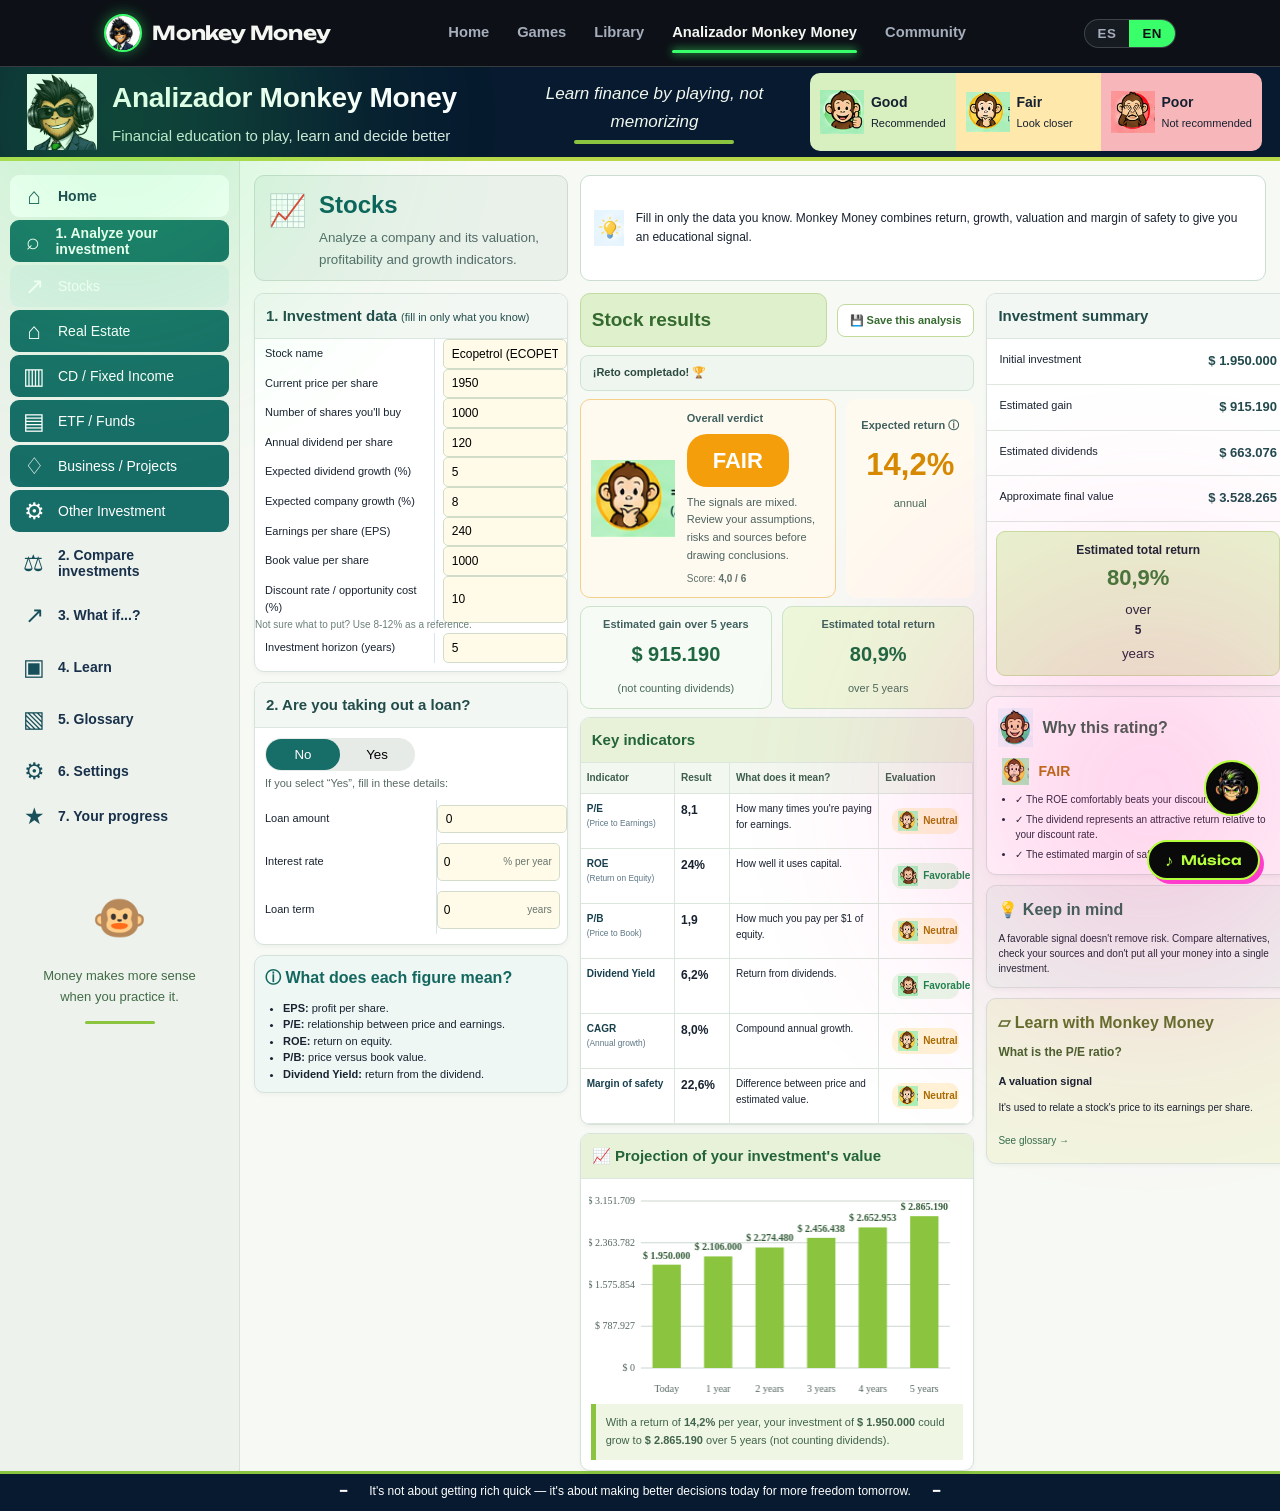
==== commit bfc94584: "Add files via upload" ====
--- a/Analizador/index.html
+++ b/Analizador/index.html
@@ -186,6 +186,7 @@
 
   <section id="page-config" class="page"><div class="page-head"><div><span class="eyebrow" data-i18n="analyzer.page.config.eyebrow">CONFIGURACIÓN</span><h2 data-i18n="analyzer.page.config.title">Configuración</h2><p data-i18n="analyzer.page.config.desc">Personaliza la experiencia de Analizador Monkey Money.</p></div></div><div class="settings-card card"><div class="setting-row"><div><b data-i18n="analyzer.config.appname.label">Nombre de la aplicación</b><small data-i18n="analyzer.config.appname.desc">Se muestra en la ventana y el encabezado.</small></div><input id="appName" value="Analizador Monkey Money"></div><div class="setting-row"><div><b data-i18n="analyzer.config.currency.label">Moneda</b><small data-i18n="analyzer.config.currency.desc">Formato de presentación de valores.</small></div><select id="currency"><option value="COP" data-i18n="analyzer.config.currency.cop">COP · Peso colombiano</option><option value="USD" data-i18n="analyzer.config.currency.usd">USD · Dólar</option><option value="EUR" data-i18n="analyzer.config.currency.eur">EUR · Euro</option></select></div><div class="setting-row"><div><b data-i18n="analyzer.config.darkmode.label">Modo oscuro</b><small data-i18n="analyzer.config.darkmode.desc">Cambia la apariencia de la aplicación.</small></div><label class="switch"><input id="darkMode" type="checkbox"><span></span></label></div><div class="setting-row"><div><b data-i18n="analyzer.config.website.label">MonkeyMoney.com.co</b><small data-i18n="analyzer.config.website.desc">Visita nuestra página oficial.</small></div><a class="website-btn" href="https://monkeymoney.com.co/" target="_blank" rel="noreferrer" data-i18n="analyzer.config.website.button">Abrir MonkeyMoney.com.co ↗</a></div><div class="setting-row"><div><b data-i18n="analyzer.config.warnings.label">Mostrar advertencias educativas</b><small data-i18n="analyzer.config.warnings.desc">Consejos y recordatorios de riesgo.</small></div><label class="switch"><input id="showWarnings" type="checkbox" checked><span></span></label></div><div class="about"><div class="about-brand"><b>Monkey Money</b></div><p data-i18n="analyzer.config.about.app">Una aplicación de MonkeyMoney.</p><p data-i18n="analyzer.config.about.copyright">© 2026 Beken Bauher Marín - Todos los derechos reservados.</p><p class="tiny" data-i18n="analyzer.config.about.tagline">Educación financiera para jugar, leer y conversar.</p></div></div></section>
   <section id="page-progreso" class="page"><div class="page-head"><div><span class="eyebrow" data-i18n="analyzer.page.progreso.eyebrow">TU PROGRESO</span><h2 data-i18n="analyzer.page.progreso.title">Insignias e historial de práctica</h2><p data-i18n="analyzer.page.progreso.desc">Cada análisis que guardas queda aquí — así ves cómo has ido practicando con el tiempo.</p></div></div>
+    <div class="card badges-card"><div class="card-title" data-i18n="analyzer.progress.challengesTitle">Retos</div><div class="badges-grid" id="challengesGrid"></div></div>
     <div class="card badges-card"><div class="card-title" data-i18n="analyzer.progress.badgesTitle">Insignias</div><div class="badges-grid" id="badgesGrid"></div></div>
     <div class="card history-card"><div class="card-title-row"><div class="card-title" data-i18n="analyzer.progress.historyTitle">Historial de práctica</div><button type="button" class="clear-history-btn" id="clearHistoryBtn" data-i18n="analyzer.progress.clear">Borrar historial</button></div><div id="historyList"></div></div>
   </section>
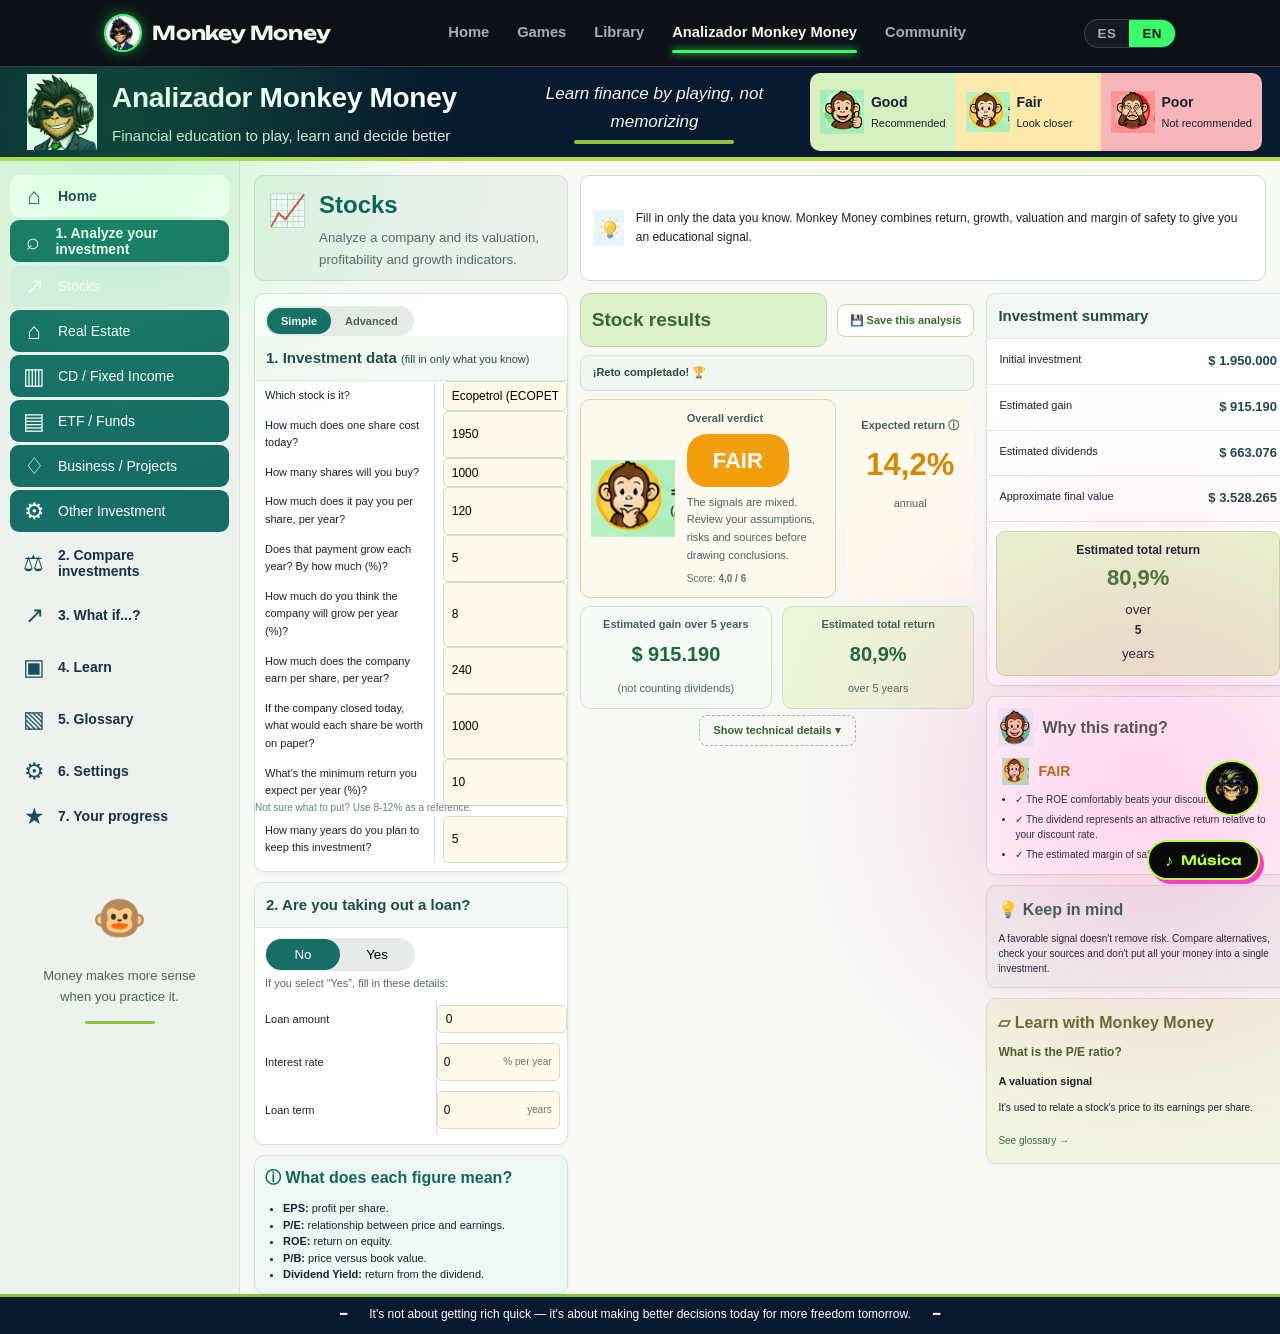
==== commit b7c9b80b: "Add files via upload" ====
--- a/Analizador/index.html
+++ b/Analizador/index.html
@@ -101,6 +101,10 @@
     <div class="columns">
       <section class="leftcol">
         <div class="card input-card">
+          <div class="mode-switch" id="modeSwitch">
+            <button type="button" id="modeSimple" class="mode-btn" data-i18n="analyzer.mode.simple">Sencillo</button>
+            <button type="button" id="modeAdvanced" class="mode-btn" data-i18n="analyzer.mode.advanced">Avanzado</button>
+          </div>
           <div class="card-title"><span class="i18n-inline" data-i18n="analyzer.datacard.title">1. Datos de la inversión</span> <span data-i18n="analyzer.datacard.hint">(llena solo lo que conozcas)</span></div>
           <div class="form-grid" id="analysisFormGrid">
             <label>Nombre de la inversión</label><input id="name" value="Ecopetrol (ECOPETROL)">
@@ -138,6 +142,8 @@
           <div class="return"><div class="small-title" data-i18n="analyzer.return.title">Rentabilidad esperada ⓘ</div><div id="returnPct" class="big">13,8%</div><small data-i18n="analyzer.return.annual">anual</small></div>
         </div>
         <div class="kpi-row"><div class="kpi-card"><div class="small-title"><span data-i18n="analyzer.kpi.gainTitle1">Ganancia estimada en</span> <span id="horizonLabel">5</span> <span data-i18n="analyzer.unit.years">años</span></div><div id="gain" class="kpi-value">$ 1.009.000</div><small data-i18n="analyzer.kpi.noDiv">(sin contar dividendos)</small></div><div class="kpi-card highlight"><div class="small-title" data-i18n="analyzer.kpi.totalReturnTitle">Rentabilidad total estimada</div><div id="totalReturn" class="kpi-value">73,3%</div><small><span data-i18n="analyzer.kpi.in">en</span> <span id="totalYears">5</span> <span data-i18n="analyzer.unit.years">años</span></small></div></div>
+        <button type="button" class="toggle-details-btn" id="toggleDetailsBtn" style="display:none" data-i18n="analyzer.simple.showDetails">Ver detalles técnicos ▾</button>
+        <div id="advancedDetails">
         <div class="card indicators"><div class="card-title green" data-i18n="analyzer.indicators.title">Indicadores importantes</div><div class="indicator-head"><span data-i18n="analyzer.indicators.col.indicator">Indicador</span><span data-i18n="analyzer.indicators.col.result">Resultado</span><span data-i18n="analyzer.indicators.col.meaning">¿Qué significa?</span><span data-i18n="analyzer.indicators.col.eval">Evaluación</span></div>
           <div class="indicator-row"><b id="metricName0">PER <small>(Price to Earnings)</small></b><span id="per">8,1</span><span data-i18n="analyzer.indicators.desc.per">Cuántas veces pagas las ganancias.</span><span id="perEval"></span></div>
           <div class="indicator-row"><b id="metricName1">ROE <small>(Return on Equity)</small></b><span id="roe">24%</span><span data-i18n="analyzer.indicators.desc.roe">Qué tan bien usa el capital.</span><span id="roeEval"></span></div>
@@ -147,6 +153,7 @@
           <div class="indicator-row"><b id="metricName5">Margen de seguridad</b><span id="mos">22,6%</span><span data-i18n="analyzer.indicators.desc.mos">Diferencia entre precio y valor estimado.</span><span id="mosEval"></span></div>
         </div>
         <div class="card projection"><div class="card-title green" data-i18n="analyzer.projection.title">📈 Proyección de valor de tu inversión</div><div class="chart-wrap"><canvas id="chart"></canvas></div><div class="projection-note"><span data-i18n="analyzer.proj.part1">Con una rentabilidad del</span> <b id="projRate">13,8%</b> <span data-i18n="analyzer.proj.part2">anual, tu inversión de</span> <b id="initialText">$1.950.000</b> <span data-i18n="analyzer.proj.part3">podría crecer hasta</span> <b id="finalText">$3.730.000</b> <span data-i18n="analyzer.proj.part4">en</span> <span id="yearsText">5</span> <span data-i18n="analyzer.proj.part5">años (sin contar dividendos).</span></div></div>
+        </div>
       </section>
       <aside class="rightcol">
         <div class="card summary"><div class="card-title" data-i18n="analyzer.summary.title">Resumen de la inversión</div><div class="sumrow"><span data-i18n="analyzer.summary.initial">Inversión inicial</span><b id="sInitial">$ 1.950.000</b></div><div class="sumrow"><span data-i18n="analyzer.summary.gain">Ganancia estimada</span><b id="sGain">$ 1.009.000</b></div><div class="sumrow"><span data-i18n="analyzer.summary.dividends">Dividendos estimados</span><b id="sDiv">$ 420.000</b></div><div class="sumrow"><span data-i18n="analyzer.summary.final">Valor final aproximado</span><b id="sFinal">$ 3.379.000</b></div><div class="sum-total"><span data-i18n="analyzer.summary.totalReturn">Rentabilidad total estimada</span><b id="sTotal">73,3%</b><small><span class="i18n-inline" data-i18n="analyzer.summary.in">en</span> <span id="sYears">5</span> <span class="i18n-inline" data-i18n="analyzer.unit.years">años</span></small></div><div class="sum-total" id="sOwnReturnRow" style="display:none"><span data-i18n="analyzer.summary.ownReturn">Rentabilidad sobre tu capital</span><b id="sOwnReturn">73,3%</b><small data-i18n="analyzer.summary.ownReturnNote">tu dinero propio, descontando el préstamo</small></div></div>
--- a/Analizador/style.css
+++ b/Analizador/style.css
@@ -82,3 +82,10 @@
 body.dark .history-item{border-color:#28424d}
 body.dark .history-item .h-name{color:#dbe9e4}
 body.dark .history-item .h-date{color:#93aca3}
+.mode-switch{display:flex;margin:12px 10px 0;background:#e6ebe7;border-radius:18px;padding:2px;width:fit-content}
+.mode-btn{border:0;border-radius:16px;padding:7px 14px;font-size:11px;font-weight:700;background:transparent;color:#4a5f57;cursor:pointer;white-space:nowrap}
+.mode-btn.active{background:#176d67;color:#fff}
+body.dark .mode-switch{background:#0e1d27}
+body.dark .mode-btn{color:#93aca3}
+.toggle-details-btn{display:block;margin:6px auto 10px;background:none;border:1px dashed #9fb8ac;color:#356a2f;border-radius:8px;padding:8px 14px;font-size:11px;font-weight:700;cursor:pointer}
+body.dark .toggle-details-btn{color:#c6e3af;border-color:#3b6545}
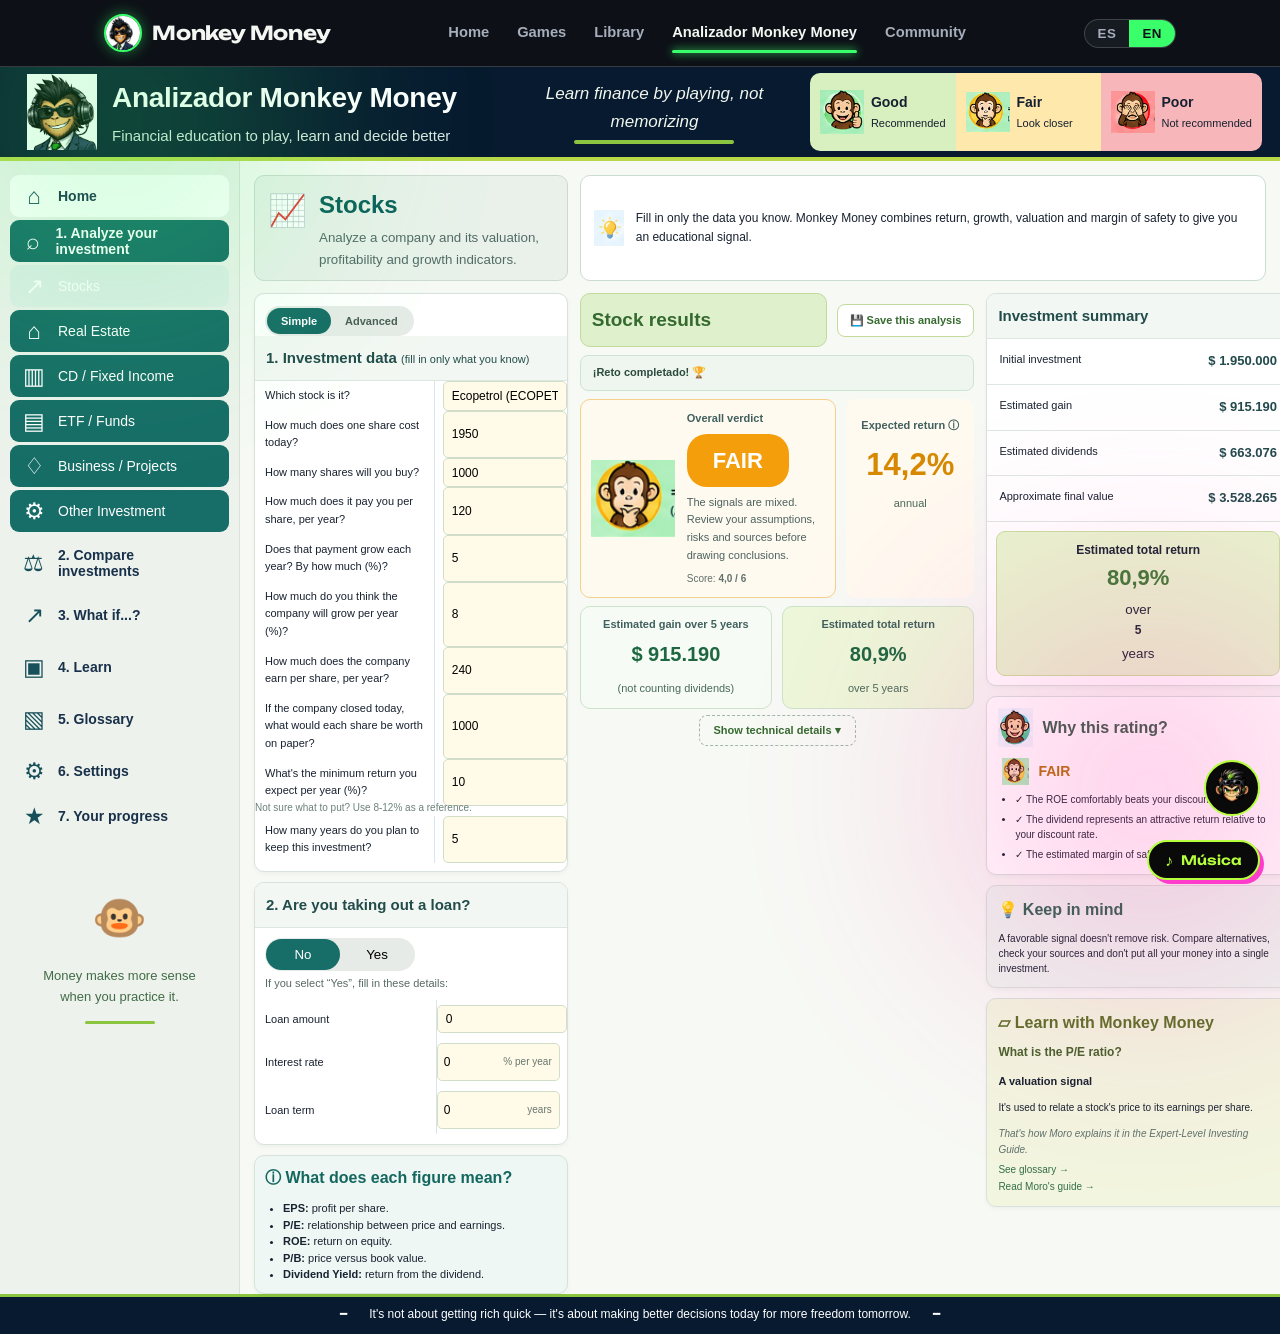
==== commit 56a6fe88: "Add files via upload" ====
--- a/Analizador/index.html
+++ b/Analizador/index.html
@@ -159,7 +159,7 @@
         <div class="card summary"><div class="card-title" data-i18n="analyzer.summary.title">Resumen de la inversión</div><div class="sumrow"><span data-i18n="analyzer.summary.initial">Inversión inicial</span><b id="sInitial">$ 1.950.000</b></div><div class="sumrow"><span data-i18n="analyzer.summary.gain">Ganancia estimada</span><b id="sGain">$ 1.009.000</b></div><div class="sumrow"><span data-i18n="analyzer.summary.dividends">Dividendos estimados</span><b id="sDiv">$ 420.000</b></div><div class="sumrow"><span data-i18n="analyzer.summary.final">Valor final aproximado</span><b id="sFinal">$ 3.379.000</b></div><div class="sum-total"><span data-i18n="analyzer.summary.totalReturn">Rentabilidad total estimada</span><b id="sTotal">73,3%</b><small><span class="i18n-inline" data-i18n="analyzer.summary.in">en</span> <span id="sYears">5</span> <span class="i18n-inline" data-i18n="analyzer.unit.years">años</span></small></div><div class="sum-total" id="sOwnReturnRow" style="display:none"><span data-i18n="analyzer.summary.ownReturn">Rentabilidad sobre tu capital</span><b id="sOwnReturn">73,3%</b><small data-i18n="analyzer.summary.ownReturnNote">tu dinero propio, descontando el préstamo</small></div></div>
         <div class="card why" id="whyCard"><div class="why-head"><img src="assets/why_good.png"><b data-i18n="analyzer.why.title">¿Por qué esta calificación?</b></div><div class="why-status"><img id="whyImg" src="assets/good.png"><b id="whyLabel">BUENA</b></div><ul id="whyList"></ul></div>
         <div class="card warning"><div class="warning-title" data-i18n="analyzer.warning.title">💡 Ten en cuenta</div><p data-i18n="analyzer.warning.body">Una señal favorable no elimina el riesgo. Compara alternativas, revisa las fuentes y no concentres todo tu dinero en una sola inversión.</p></div>
-        <div class="card learn"><div class="learn-title" data-i18n="analyzer.learn.title">▱ Aprende con Monkey Money</div><b data-i18n="analyzer.learn.q">¿Qué es el PER?</b><strong data-i18n="analyzer.learn.a">Una señal de valoración</strong><p data-i18n="analyzer.learn.body">Sirve para relacionar el precio de una acción con sus ganancias por acción.</p><button class="link-btn" data-page="glosario" data-i18n="analyzer.learn.link">Ver glosario →</button></div>
+        <div class="card learn"><div class="learn-title" data-i18n="analyzer.learn.title">▱ Aprende con Monkey Money</div><b data-i18n="analyzer.learn.q">¿Qué es el PER?</b><strong data-i18n="analyzer.learn.a">Una señal de valoración</strong><p data-i18n="analyzer.learn.body">Sirve para relacionar el precio de una acción con sus ganancias por acción.</p><p class="learn-attribution" data-i18n="analyzer.learn.attribution">Así lo explica Moro en la Guía de Inversión Nivel Experto.</p><button class="link-btn" data-page="glosario" data-i18n="analyzer.learn.link">Ver glosario →</button><a class="link-btn" href="../biblioteca.html" data-i18n="analyzer.learn.linkBook">Leer la guía de Moro →</a></div>
       </aside>
     </div>
   </section>
@@ -175,18 +175,18 @@
   <section id="page-whatif" class="page"><div class="page-head"><div><span class="eyebrow" data-i18n="analyzer.page.whatif.eyebrow">SIMULADOR</span><h2 data-i18n="analyzer.page.whatif.title">¿Qué pasaría si...?</h2><p data-i18n="analyzer.page.whatif.desc">Juega con los supuestos y observa cómo cambia el resultado.</p></div></div><div class="whatif-grid"><div class="card scenario-card"><div class="card-title" data-i18n="analyzer.whatif.cardtitle">Ajusta el escenario</div><label><span data-i18n="analyzer.whatif.price">Precio actual</span><input id="wfPrice" type="number" value="1950"></label><label><span data-i18n="analyzer.whatif.growth">Crecimiento esperado</span><input id="wfGrowth" type="number" value="8" step="0.1"></label><label><span data-i18n="analyzer.whatif.discount">Tasa de descuento</span><input id="wfDiscount" type="number" value="10" step="0.1"></label><label><span data-i18n="analyzer.whatif.years">Horizonte (años)</span><input id="wfYears" type="number" value="5"></label></div><div class="card scenario-result"><div class="scenario-badge" id="wfBadge">BUENA</div><div class="scenario-big" id="wfValue">$ 2.869.000</div><p data-i18n="analyzer.whatif.resultDesc">Valor aproximado al final del horizonte, con los supuestos seleccionados.</p><div class="mini-metrics"><div><span data-i18n="analyzer.whatif.annualReturn">Rentabilidad anual</span><b id="wfReturn">8%</b></div><div><span data-i18n="analyzer.whatif.priceVsValue">Precio vs. valor</span><b id="wfMargin">—</b></div></div></div></div></section>
 
   <section id="page-aprende" class="page"><div class="page-head"><div><span class="eyebrow" data-i18n="analyzer.page.aprende.eyebrow">APRENDER</span><h2 data-i18n="analyzer.page.aprende.title">Aprende mientras analizas</h2><p data-i18n="analyzer.page.aprende.desc">Explicaciones cortas, pensadas para tomar decisiones con más contexto.</p></div></div><div class="lesson-grid" id="lessonGrid">
-<article><span>01</span><h3 data-i18n="analyzer.lesson.1.title">PER</h3><p data-i18n="analyzer.lesson.1.body">Compara el precio con las ganancias por acción. Un PER alto puede exigir mucho crecimiento para justificarse.</p></article>
-<article><span>02</span><h3 data-i18n="analyzer.lesson.2.title">ROE</h3><p data-i18n="analyzer.lesson.2.body">Mide la rentabilidad generada sobre el patrimonio y ayuda a observar eficiencia del capital.</p></article>
-<article><span>03</span><h3 data-i18n="analyzer.lesson.3.title">Margen de seguridad</h3><p data-i18n="analyzer.lesson.3.body">Es la distancia entre precio y valor estimado. Un margen mayor puede dar más espacio frente a errores.</p></article>
-<article><span>04</span><h3 data-i18n="analyzer.lesson.4.title">Dividend Yield</h3><p data-i18n="analyzer.lesson.4.body">Relaciona el dividendo anual con el precio actual.</p></article>
-<article><span>05</span><h3 data-i18n="analyzer.lesson.5.title">EPS</h3><p data-i18n="analyzer.lesson.5.body">Ganancia por acción. Es una pieza básica para calcular el PER y evaluar crecimiento de utilidades.</p></article>
-<article><span>06</span><h3 data-i18n="analyzer.lesson.6.title">P/B</h3><p data-i18n="analyzer.lesson.6.body">Compara el precio de mercado con el valor contable o patrimonio por acción.</p></article>
-<article><span>07</span><h3 data-i18n="analyzer.lesson.7.title">CAGR</h3><p data-i18n="analyzer.lesson.7.body">Resume el crecimiento anual compuesto de una variable durante un período.</p></article>
-<article><span>08</span><h3 data-i18n="analyzer.lesson.8.title">Flujo de caja</h3><p data-i18n="analyzer.lesson.8.body">Muestra el dinero que entra y sale. El flujo de caja libre ayuda a estudiar la capacidad de generar efectivo.</p></article>
-<article><span>09</span><h3 data-i18n="analyzer.lesson.9.title">Volatilidad</h3><p data-i18n="analyzer.lesson.9.body">Describe cuánto fluctúa un precio. Mayor volatilidad suele implicar mayor incertidumbre.</p></article>
-<article><span>10</span><h3 data-i18n="analyzer.lesson.10.title">Beta</h3><p data-i18n="analyzer.lesson.10.body">Mide la sensibilidad de un activo frente a los movimientos del mercado de referencia.</p></article>
-<article><span>11</span><h3 data-i18n="analyzer.lesson.11.title">ROIC</h3><p data-i18n="analyzer.lesson.11.body">Observa el retorno generado sobre el capital invertido y ayuda a estudiar la calidad del negocio.</p></article>
-<article><span>12</span><h3 data-i18n="analyzer.lesson.12.title">Deuda / EBITDA</h3><p data-i18n="analyzer.lesson.12.body">Ayuda a evaluar el peso de la deuda frente a la generación operativa de la empresa.</p></article>
+<article><span>01</span><h3 data-i18n="analyzer.lesson.1.title">PER</h3><p data-i18n="analyzer.lesson.1.body">Compara el precio con las ganancias por acción. Un PER alto puede exigir mucho crecimiento para justificarse.</p><blockquote class="lesson-quote"><p data-i18n="analyzer.lesson.1.quote">“No pagues más de la cuenta: el PER te dice cuántos años de ganancias estás comprando.”</p><cite data-i18n="analyzer.lesson.1.attribution">— Moro, en Guía de Inversión Nivel Experto</cite></blockquote></article>
+<article><span>02</span><h3 data-i18n="analyzer.lesson.2.title">ROE</h3><p data-i18n="analyzer.lesson.2.body">Mide la rentabilidad generada sobre el patrimonio y ayuda a observar eficiencia del capital.</p><blockquote class="lesson-quote"><p data-i18n="analyzer.lesson.2.quote">“Me fijo en el ROE para saber si el dinero de los dueños está trabajando de verdad.”</p><cite data-i18n="analyzer.lesson.2.attribution">— Moro, en Guía de Inversión Nivel Experto</cite></blockquote></article>
+<article><span>03</span><h3 data-i18n="analyzer.lesson.3.title">Margen de seguridad</h3><p data-i18n="analyzer.lesson.3.body">Es la distancia entre precio y valor estimado. Un margen mayor puede dar más espacio frente a errores.</p><blockquote class="lesson-quote"><p data-i18n="analyzer.lesson.3.quote">“Nunca compro sin margen de seguridad: es mi colchón cuando me equivoco.”</p><cite data-i18n="analyzer.lesson.3.attribution">— Moro, en Guía de Inversión Nivel Experto</cite></blockquote></article>
+<article><span>04</span><h3 data-i18n="analyzer.lesson.4.title">Dividend Yield</h3><p data-i18n="analyzer.lesson.4.body">Relaciona el dividendo anual con el precio actual.</p><blockquote class="lesson-quote"><p data-i18n="analyzer.lesson.4.quote">“Un buen dividendo es como que la empresa te pague por esperar.”</p><cite data-i18n="analyzer.lesson.4.attribution">— Moro, en Guía de Inversión Nivel Experto</cite></blockquote></article>
+<article><span>05</span><h3 data-i18n="analyzer.lesson.5.title">EPS</h3><p data-i18n="analyzer.lesson.5.body">Ganancia por acción. Es una pieza básica para calcular el PER y evaluar crecimiento de utilidades.</p><blockquote class="lesson-quote"><p data-i18n="analyzer.lesson.5.quote">“Antes de mirar cualquier otro número, reviso cuánto gana la empresa por cada acción.”</p><cite data-i18n="analyzer.lesson.5.attribution">— Moro, en Guía de Inversión Nivel Experto</cite></blockquote></article>
+<article><span>06</span><h3 data-i18n="analyzer.lesson.6.title">P/B</h3><p data-i18n="analyzer.lesson.6.body">Compara el precio de mercado con el valor contable o patrimonio por acción.</p><blockquote class="lesson-quote"><p data-i18n="analyzer.lesson.6.quote">“El P/B me ayuda a no pagar de más por lo que la empresa realmente tiene.”</p><cite data-i18n="analyzer.lesson.6.attribution">— Moro, en Guía de Inversión Nivel Experto</cite></blockquote></article>
+<article><span>07</span><h3 data-i18n="analyzer.lesson.7.title">CAGR</h3><p data-i18n="analyzer.lesson.7.body">Resume el crecimiento anual compuesto de una variable durante un período.</p><blockquote class="lesson-quote"><p data-i18n="analyzer.lesson.7.quote">“El crecimiento constante, aunque sea lento, casi siempre le gana al que se apaga rápido.”</p><cite data-i18n="analyzer.lesson.7.attribution">— de El Sistema del Mono</cite></blockquote></article>
+<article><span>08</span><h3 data-i18n="analyzer.lesson.8.title">Flujo de caja</h3><p data-i18n="analyzer.lesson.8.body">Muestra el dinero que entra y sale. El flujo de caja libre ayuda a estudiar la capacidad de generar efectivo.</p><blockquote class="lesson-quote"><p data-i18n="analyzer.lesson.8.quote">“Cuando abrí mi negocio aprendí rápido: puedes tener ganancias en papel y aun así quedarte sin efectivo.”</p><cite data-i18n="analyzer.lesson.8.attribution">— Mika, en Flujo de Caja para Negocios Pequeños</cite></blockquote></article>
+<article><span>09</span><h3 data-i18n="analyzer.lesson.9.title">Volatilidad</h3><p data-i18n="analyzer.lesson.9.body">Describe cuánto fluctúa un precio. Mayor volatilidad suele implicar mayor incertidumbre.</p><blockquote class="lesson-quote"><p data-i18n="analyzer.lesson.9.quote">“La volatilidad asusta a corto plazo, pero casi nunca importa a largo plazo.”</p><cite data-i18n="analyzer.lesson.9.attribution">— de El Sistema del Mono</cite></blockquote></article>
+<article><span>10</span><h3 data-i18n="analyzer.lesson.10.title">Beta</h3><p data-i18n="analyzer.lesson.10.body">Mide la sensibilidad de un activo frente a los movimientos del mercado de referencia.</p><blockquote class="lesson-quote"><p data-i18n="analyzer.lesson.10.quote">“Si un activo se mueve más que el mercado, tengo que estar dispuesto a aguantar esos vaivenes.”</p><cite data-i18n="analyzer.lesson.10.attribution">— Moro, en Guía de Inversión Nivel Experto</cite></blockquote></article>
+<article><span>11</span><h3 data-i18n="analyzer.lesson.11.title">ROIC</h3><p data-i18n="analyzer.lesson.11.body">Observa el retorno generado sobre el capital invertido y ayuda a estudiar la calidad del negocio.</p><blockquote class="lesson-quote"><p data-i18n="analyzer.lesson.11.quote">“Antes de reinvertir en mi negocio, siempre me pregunto: ¿este peso extra realmente me va a rendir?”</p><cite data-i18n="analyzer.lesson.11.attribution">— Mika, en Flujo de Caja para Negocios Pequeños</cite></blockquote></article>
+<article><span>12</span><h3 data-i18n="analyzer.lesson.12.title">Deuda / EBITDA</h3><p data-i18n="analyzer.lesson.12.body">Ayuda a evaluar el peso de la deuda frente a la generación operativa de la empresa.</p><blockquote class="lesson-quote"><p data-i18n="analyzer.lesson.12.quote">“Pedir prestado para crecer no es malo, pero yo siempre calculo si mi negocio realmente puede pagarlo.”</p><cite data-i18n="analyzer.lesson.12.attribution">— Mika, en Flujo de Caja para Negocios Pequeños</cite></blockquote></article>
 </div></section>
 
   <section id="page-glosario" class="page"><div class="page-head"><div><span class="eyebrow" data-i18n="analyzer.page.glosario.eyebrow">GLOSARIO</span><h2 data-i18n="analyzer.page.glosario.title">Glosario financiero</h2><p data-i18n="analyzer.page.glosario.desc">Conceptos esenciales en lenguaje sencillo.</p></div><input id="glossarySearch" class="search" placeholder="Buscar término..." data-i18n-attr="placeholder:analyzer.glossary.searchPlaceholder"></div><div class="glossary-grid" id="glossaryGrid"></div></section>
--- a/Analizador/style.css
+++ b/Analizador/style.css
@@ -89,3 +89,10 @@
 body.dark .mode-btn{color:#93aca3}
 .toggle-details-btn{display:block;margin:6px auto 10px;background:none;border:1px dashed #9fb8ac;color:#356a2f;border-radius:8px;padding:8px 14px;font-size:11px;font-weight:700;cursor:pointer}
 body.dark .toggle-details-btn{color:#c6e3af;border-color:#3b6545}
+.learn-attribution{font-size:9px;font-style:italic;color:#5e716c;margin:6px 0}
+body.dark .learn-attribution{color:#93aca3}
+.learn .link-btn{display:block;margin-top:4px;text-decoration:none}
+.lesson-quote{margin:8px 0 0;padding:8px 10px;border-left:3px solid #8bc53f;background:rgba(139,197,63,.08);border-radius:0 6px 6px 0}
+.lesson-quote p{font-size:11px;font-style:italic;margin:0;color:inherit}
+.lesson-quote cite{display:block;font-size:9px;font-style:normal;font-weight:700;margin-top:4px;color:#5e716c}
+body.dark .lesson-quote cite{color:#93aca3}
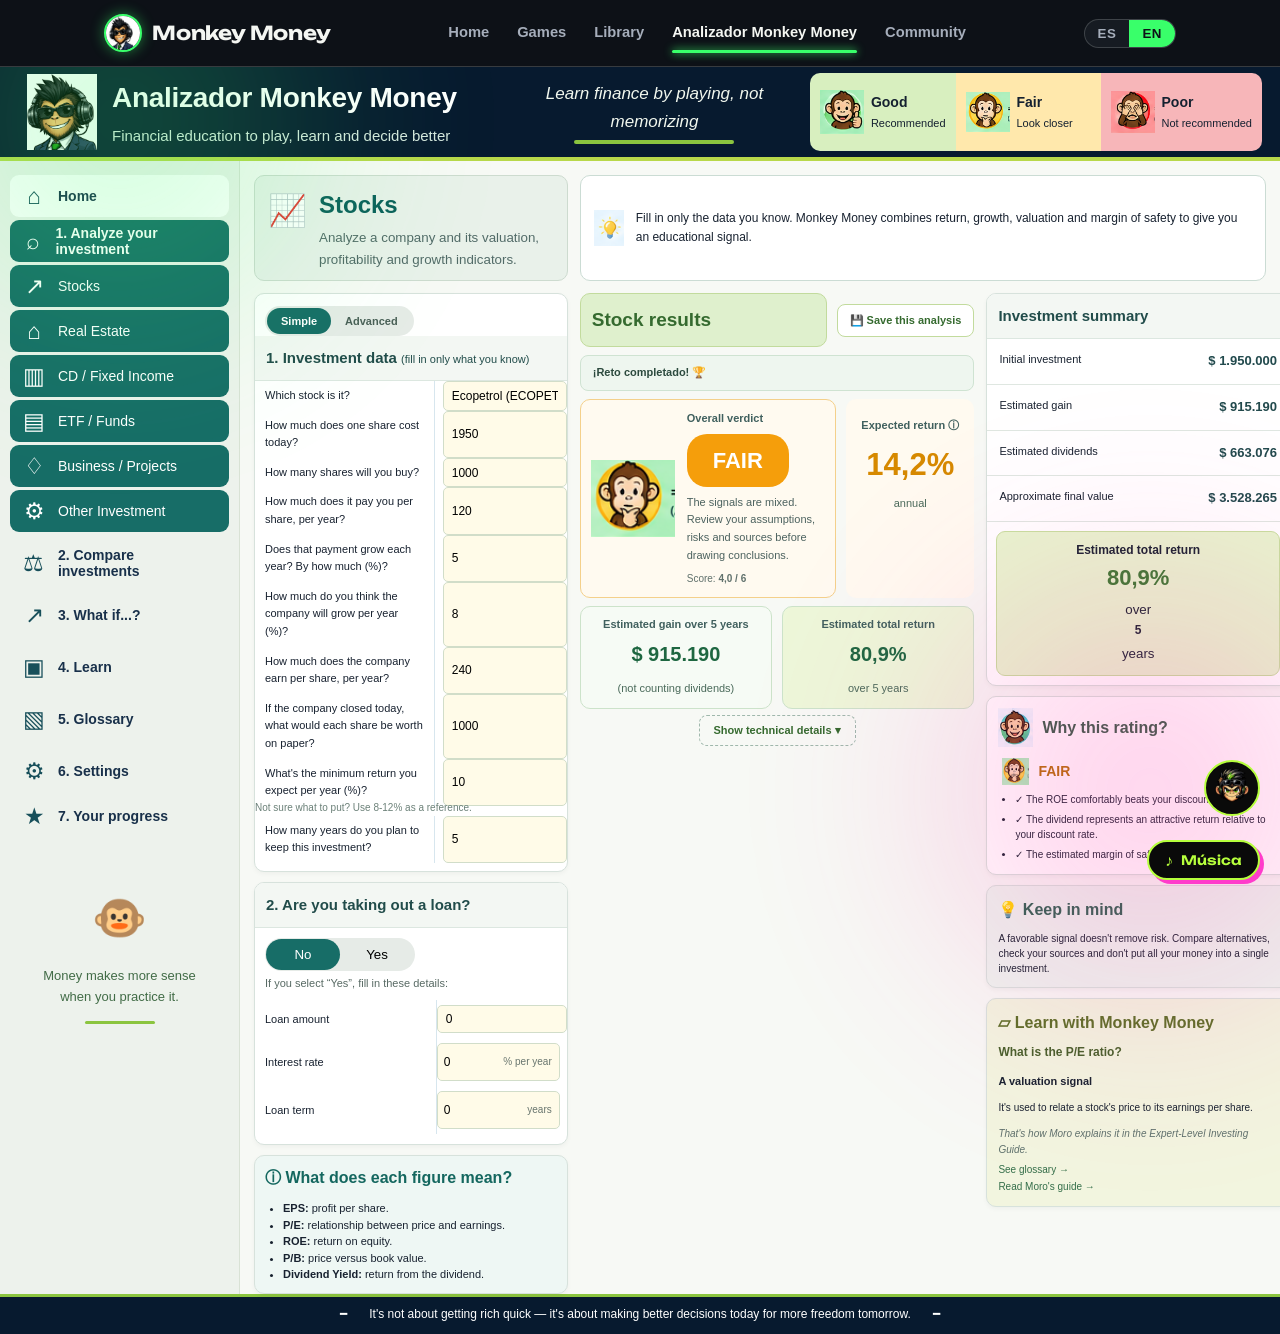
==== commit 17414add: "Update index.html" ====
--- a/Analizador/index.html
+++ b/Analizador/index.html
@@ -73,7 +73,7 @@
 <aside class="sidebar" id="sidebar">
   <button class="side-item active" data-page="inicio"><span>⌂</span><b data-i18n="nav.home">Inicio</b></button>
   <button class="side-item selected" data-page="analiza"><span>⌕</span><b data-i18n="analyzer.side.step1">1. Analiza tu inversión</b></button>
-  <button class="side-item indent analysis-type selected" data-page="analiza" data-analysis-type="acciones"><span>↗</span> <span class="i18n-inline" data-i18n="analyzer.side.acciones">Acciones</span></button>
+  <button class="side-item analysis-type selected" data-page="analiza" data-analysis-type="acciones"><span>↗</span> <span class="i18n-inline" data-i18n="analyzer.side.acciones">Acciones</span></button>
   <button class="side-item analysis-type" data-page="analiza" data-analysis-type="inmuebles"><span>⌂</span> <span class="i18n-inline" data-i18n="analyzer.side.inmuebles">Inmuebles</span></button>
   <button class="side-item analysis-type" data-page="analiza" data-analysis-type="cdt"><span>▥</span> <span class="i18n-inline" data-i18n="analyzer.side.cdt">CDT / Renta fija</span></button>
   <button class="side-item analysis-type" data-page="analiza" data-analysis-type="etf"><span>▤</span> <span class="i18n-inline" data-i18n="analyzer.side.etf">ETF / Fondos</span></button>
--- a/Analizador/style.css
+++ b/Analizador/style.css
@@ -20,7 +20,9 @@
 body.dark .sum-total{background:#263d29;border-color:#426342}body.dark .sum-total b{color:#bde68b}
 body.dark .why,.dark .summary{background:#132630}
 body.dark footer{background:#07131d}
-body.dark .side-item{color:#cfe0db}.dark .side-item:hover{background:#17313b}.dark .side-item.selected{background:#234b46;color:#fff}
+body.dark .side-item{color:#cfe0db}
+body.dark .side-item.active{background:#132630}
+body.dark .side-item.indent{background:#16283a}.dark .side-item:hover{background:#17313b}.dark .side-item.selected{background:#234b46;color:#fff}
 body.dark .tip{background:#102e35!important;border-color:#2f5158!important;color:#c8dcd7}
 body.dark .verdict{background:#132a25!important}body.dark .verdict-card.state-neutral .verdict,body.dark .verdict-card.state-neutral .return{background:#302717!important}body.dark .verdict-card.state-bad .verdict,body.dark .verdict-card.state-bad .return{background:#321d20!important}
 @media(max-width:1100px){.mm-site-logo{width:76px;height:76px;object-fit:contain;object-position:center;display:block;flex:0 0 76px}.slogan{display:none}}
@@ -47,7 +49,8 @@
 body.dark .moro-tip p{color:#c9d9d2}
 .field-hint{font-size:10px;color:#6b8078;margin-top:-6px}
 body.dark .field-hint{color:#93aca3}
-.results-title-row{display:flex;align-items:center;gap:10px}
+.results-title-row{display:flex;align-items:center;gap:10px;flex-wrap:wrap}
+.results-title-row .results-title{min-width:0}
 .results-title-row .results-title{flex:1}
 .save-analysis-btn{background:#fff;border:1px solid #c2db9d;color:#356a2f;border-radius:8px;padding:9px 12px;font-size:11px;font-weight:700;cursor:pointer;white-space:nowrap}
 .save-analysis-btn:hover{background:#eef6e0}
@@ -64,9 +67,11 @@
 body.dark .badge-item.earned{background:#132630;border-color:#3b6545}
 body.dark .badge-item b{color:#dbe9e4}
 body.dark .badge-item small{color:#93aca3}
-.card-title-row{display:flex;align-items:center;justify-content:space-between;background:#f3f7f3;border-bottom:1px solid #dce7e0;padding:0 11px}
+.card-title-row{display:flex;align-items:center;justify-content:space-between;background:#f3f7f3;border-bottom:1px solid #dce7e0;padding:0 11px;flex-wrap:wrap;gap:4px}
+.card-title-row .card-title{min-width:0}
 .card-title-row .card-title{border-bottom:none;padding:10px 0}
 .clear-history-btn{background:none;border:none;color:#a6423a;font-size:10px;font-weight:700;cursor:pointer;padding:6px}
+body.dark .card-title{background:#132630;border-color:#28424d}
 body.dark .card-title-row{background:#132630;border-color:#28424d}
 .history-empty{padding:16px;font-size:11px;color:#68756e}
 .history-item{display:flex;align-items:center;gap:10px;padding:10px 14px;border-bottom:1px solid #eef2ee}
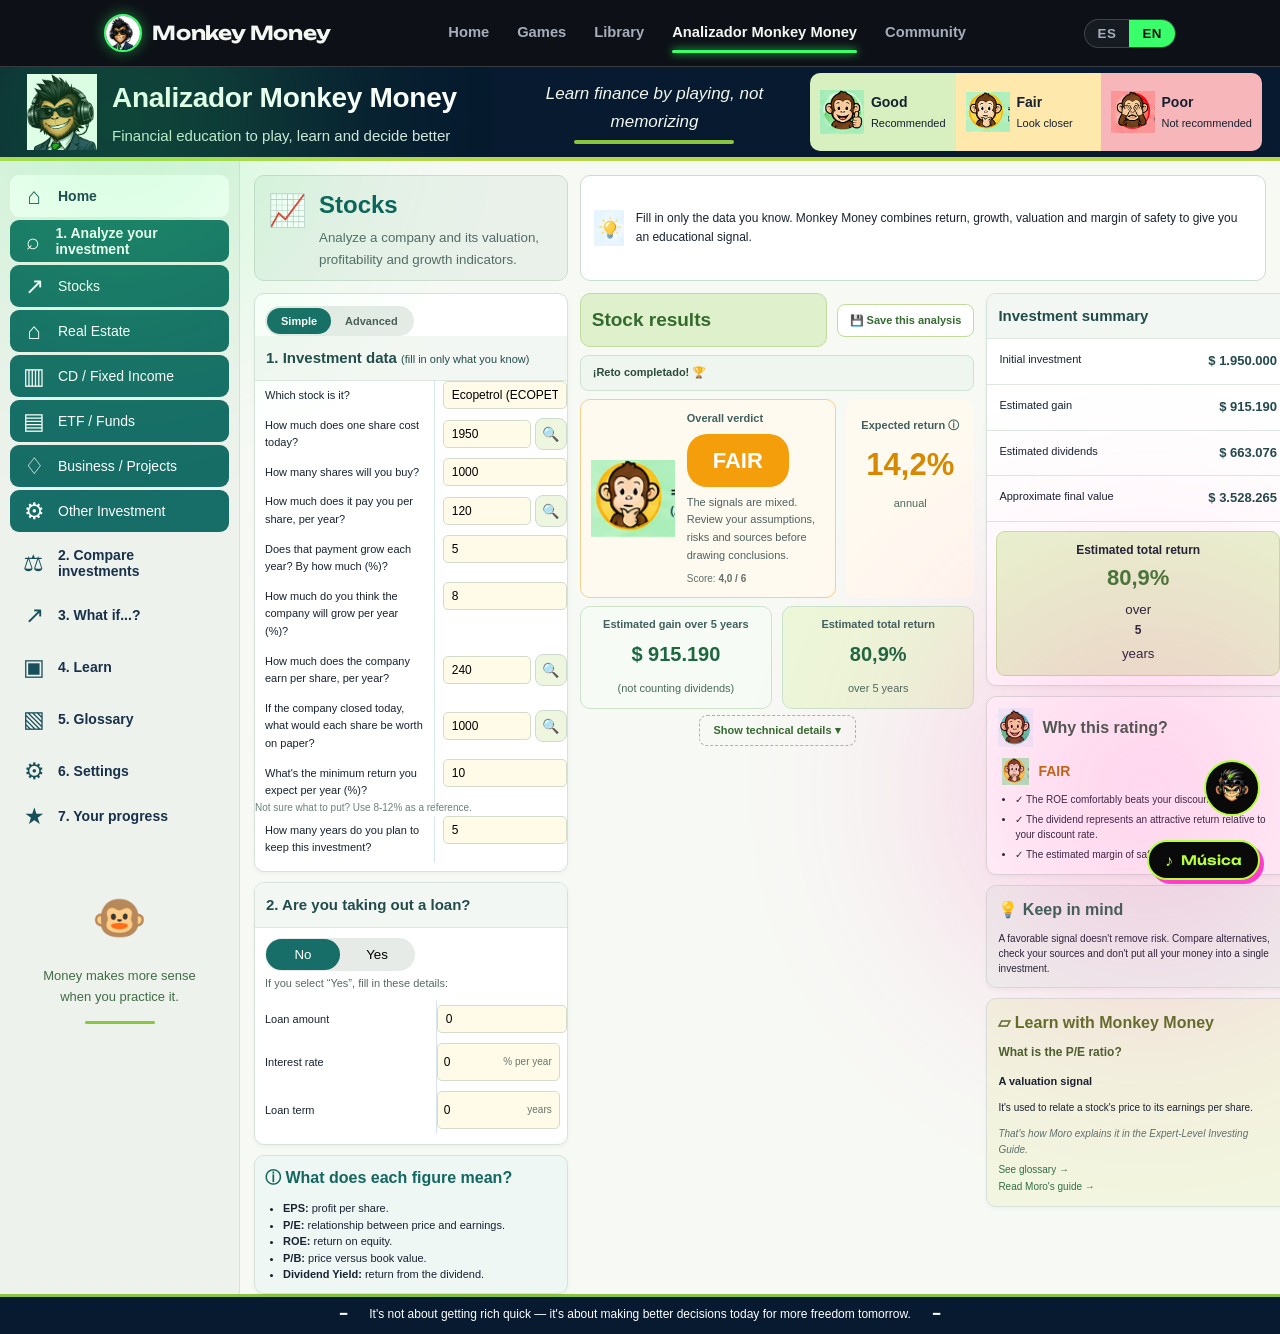
==== commit e9b15248: "Add files via upload" ====
--- a/Analizador/index.html
+++ b/Analizador/index.html
@@ -10,7 +10,7 @@
 <link href="https://fonts.googleapis.com/css2?family=Unbounded:wght@500;700;800&family=Plus+Jakarta+Sans:wght@400;500;600;700&family=Space+Mono:wght@400;700&display=swap" rel="stylesheet">
 
 <link rel="stylesheet" href="../css/style.css">
-  <link rel="stylesheet" href="style.css">
+  <link rel="stylesheet" href="style.css?v=2">
 </head> 
 <body data-root="../">
 <div class="app" id="app">
--- a/Analizador/style.css
+++ b/Analizador/style.css
@@ -101,3 +101,41 @@
 .lesson-quote p{font-size:11px;font-style:italic;margin:0;color:inherit}
 .lesson-quote cite{display:block;font-size:9px;font-style:normal;font-weight:700;margin-top:4px;color:#5e716c}
 body.dark .lesson-quote cite{color:#93aca3}
+.field-with-lookup{display:flex;gap:4px;align-items:center}
+.field-with-lookup input{flex:1;min-width:0}
+.field-lookup-btn{flex-shrink:0;width:32px;height:32px;border-radius:8px;border:1px solid #cddbcf;background:#eef6e0;cursor:pointer;font-size:14px;display:flex;align-items:center;justify-content:center}
+.field-lookup-btn:hover{background:#dff0cd}
+.field-lookup-btn.loading{opacity:.6;cursor:wait}
+body.dark .field-lookup-btn{background:#132630;border-color:#28424d}
+body.dark .field-lookup-btn:hover{background:#17313b}
+.lookup-popover{grid-column:1/-1;margin-top:-4px;background:#eef6ef;border:1px solid #cfe3d2;border-radius:8px;padding:8px 10px;font-size:11px;color:#2c4a3e}
+.lookup-popover .lookup-actions{margin-top:6px;display:flex;gap:8px}
+.lookup-popover button{border:none;border-radius:6px;padding:5px 10px;font-size:10px;font-weight:700;cursor:pointer}
+.lookup-popover .lookup-use{background:#8bc53f;color:#12291f}
+.lookup-popover .lookup-cancel{background:#e3ece3;color:#425a4e}
+body.dark .lookup-popover{background:#132630;border-color:#28424d;color:#c9d9d2}
+body.dark .lookup-popover .lookup-cancel{background:#17313b;color:#c9d9d2}
+/* --- Animaciones del personaje --- */
+@keyframes mm-float{0%,100%{transform:translateY(0)}50%{transform:translateY(-6px)}}
+@keyframes mm-float-slow{0%,100%{transform:translateY(0)}50%{transform:translateY(-4px)}}
+@keyframes mm-bounce-in{0%{transform:scale(.7) translateY(12px) rotate(0)}45%{transform:scale(1.12) translateY(-8px) rotate(-4deg)}70%{transform:scale(.96) translateY(2px) rotate(3deg)}100%{transform:scale(1) translateY(0) rotate(0)}}
+@keyframes mm-shake{0%,100%{transform:translateX(0) rotate(0)}15%{transform:translateX(-5px) rotate(-4deg)}30%{transform:translateX(5px) rotate(4deg)}45%{transform:translateX(-4px) rotate(-3deg)}60%{transform:translateX(4px) rotate(3deg)}75%{transform:translateX(-2px) rotate(-1deg)}100%{transform:translateX(0) rotate(0)}}
+@keyframes mm-nod{0%,100%{transform:rotate(0) translateY(0)}30%{transform:rotate(-3deg) translateY(-2px)}60%{transform:rotate(3deg) translateY(0)}}
+@keyframes mm-spin{to{transform:rotate(360deg)}}
+
+#verdictImg{animation:mm-float 3s ease-in-out infinite;transform-origin:center bottom}
+#verdictImg.react-good{animation:mm-bounce-in .65s ease}
+#verdictImg.react-bad{animation:mm-shake .55s ease}
+#verdictImg.react-neutral{animation:mm-nod .6s ease}
+#whyImg{animation:mm-float-slow 3.6s ease-in-out .3s infinite}
+
+.legend-card img{transition:transform .15s ease}
+.legend-card:hover img{animation:mm-float .5s ease}
+
+.field-lookup-btn.loading{animation:mm-spin 1s linear infinite}
+
+.moro-tip img{animation:mm-float-slow 4s ease-in-out infinite}
+
+@media (prefers-reduced-motion:reduce){
+  #verdictImg,#whyImg,.legend-card:hover img,.field-lookup-btn.loading,.moro-tip img,#verdictImg.react-good,#verdictImg.react-bad,#verdictImg.react-neutral{animation:none}
+}
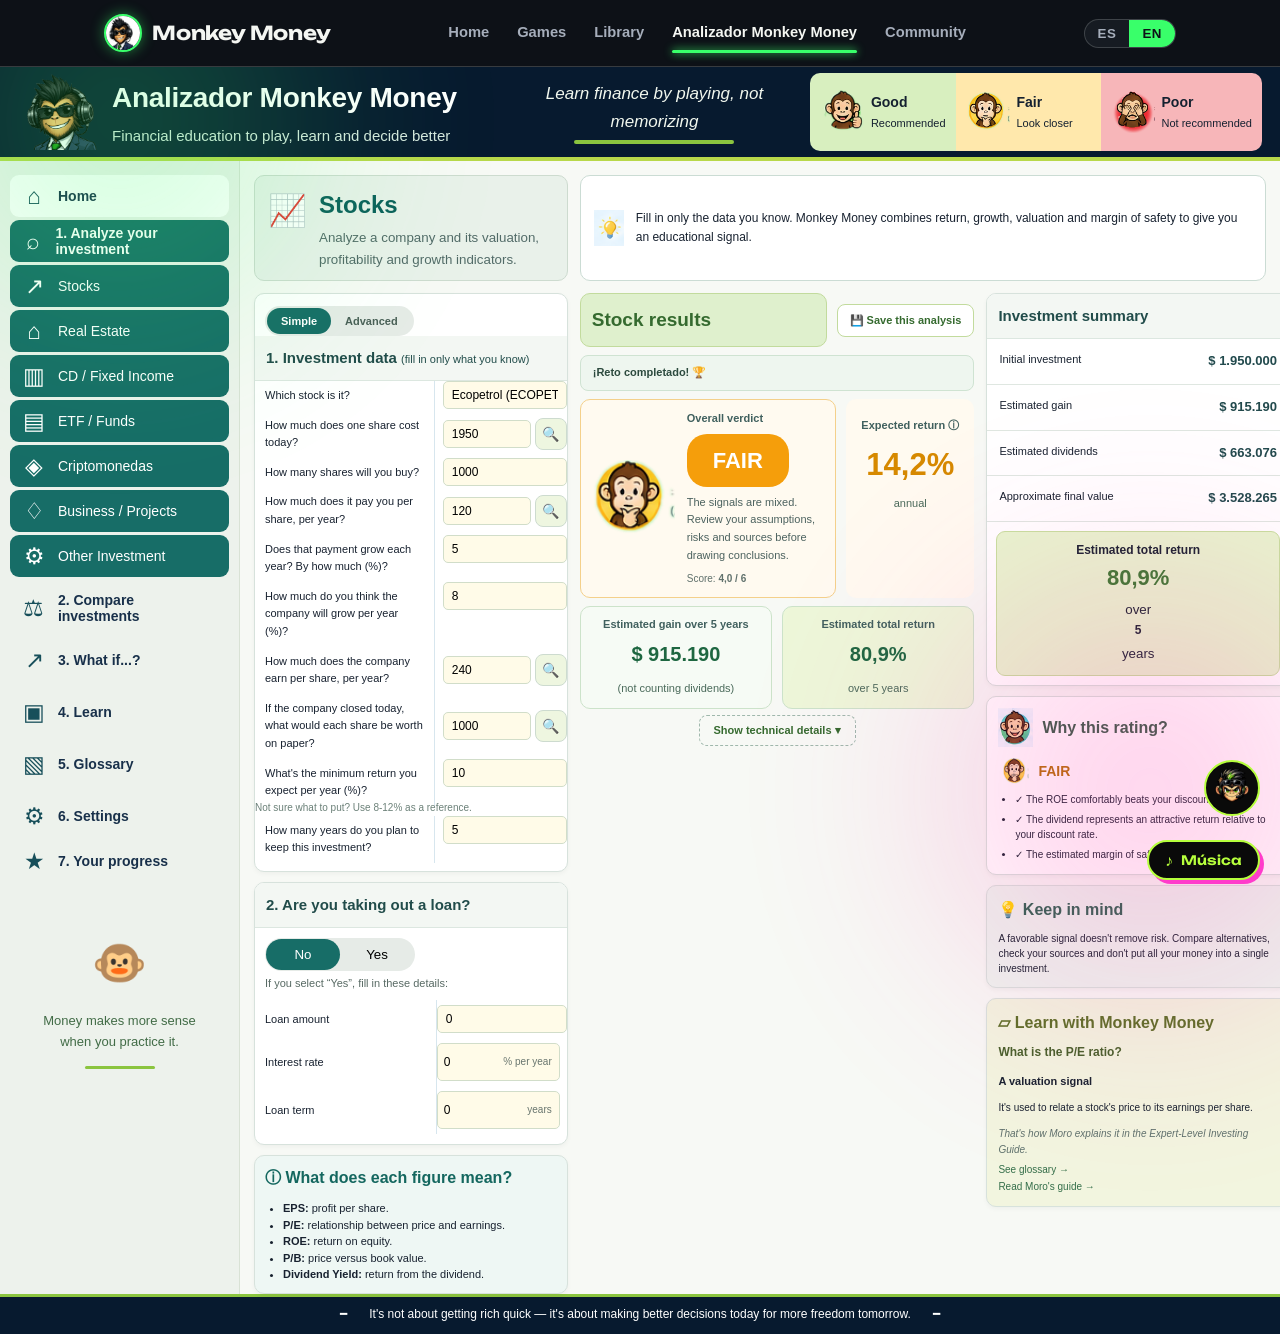
==== commit 795f48a2: "Add files via upload" ====
--- a/Analizador/index.html
+++ b/Analizador/index.html
@@ -77,6 +77,7 @@
   <button class="side-item analysis-type" data-page="analiza" data-analysis-type="inmuebles"><span>⌂</span> <span class="i18n-inline" data-i18n="analyzer.side.inmuebles">Inmuebles</span></button>
   <button class="side-item analysis-type" data-page="analiza" data-analysis-type="cdt"><span>▥</span> <span class="i18n-inline" data-i18n="analyzer.side.cdt">CDT / Renta fija</span></button>
   <button class="side-item analysis-type" data-page="analiza" data-analysis-type="etf"><span>▤</span> <span class="i18n-inline" data-i18n="analyzer.side.etf">ETF / Fondos</span></button>
+  <button class="side-item analysis-type" data-page="analiza" data-analysis-type="cripto"><span>◈</span> <span class="i18n-inline" data-i18n="analyzer.side.cripto">Criptomonedas</span></button>
   <button class="side-item analysis-type" data-page="analiza" data-analysis-type="negocios"><span>♢</span> <span class="i18n-inline" data-i18n="analyzer.side.negocios">Negocios / Proyectos</span></button>
   <button class="side-item analysis-type" data-page="analiza" data-analysis-type="otra"><span>⚙</span> <span class="i18n-inline" data-i18n="analyzer.side.otra">Otra inversión</span></button>
   <div class="separator"></div>
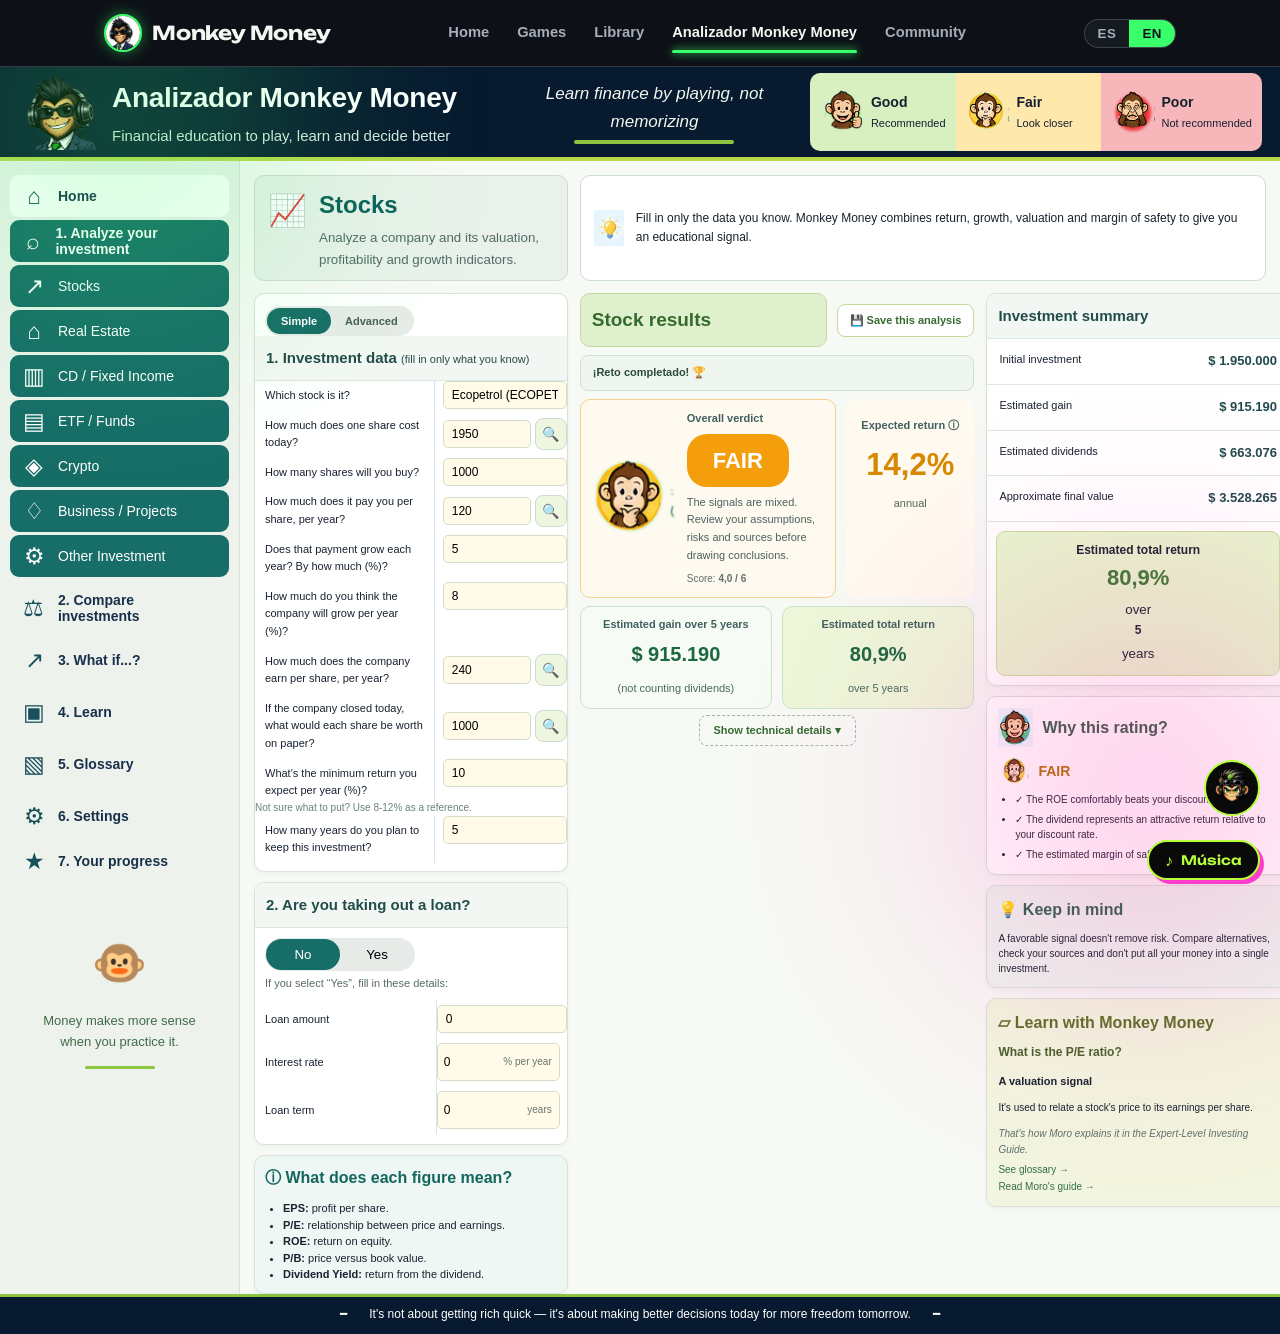
==== commit 79861a5e: "Add files via upload" ====
--- a/Analizador/index.html
+++ b/Analizador/index.html
@@ -95,6 +95,14 @@
 </aside>
 <main class="main">
   <section id="page-analiza" class="page active-page">
+    <div id="analysisLanding" class="analysis-landing">
+      <div class="landing-head">
+        <h2 data-i18n="analyzer.landing.title">¿Qué quieres analizar hoy?</h2>
+        <p data-i18n="analyzer.landing.subtitle">Elige el tipo de inversión para ver el formulario e indicadores pensados para ella.</p>
+      </div>
+      <div class="landing-grid" id="landingGrid"></div>
+    </div>
+    <div id="analysisFormWrap" style="display:none">
     <div class="section-header">
       <div class="section-title"><span id="analysisIcon">📈</span><div><b id="analysisTitle">Acciones</b><small id="analysisSubtitle">Analiza una empresa y sus indicadores de valoración, rentabilidad y crecimiento.</small></div></div>
       <div class="tip"><img src="assets/bulb.png"><span data-i18n="analyzer.tip">Llena solo los datos que conozcas. Monkey Money combina rentabilidad, crecimiento, valoración y margen de seguridad para darte una señal educativa.</span></div>
@@ -163,6 +171,7 @@
         <div class="card learn"><div class="learn-title" data-i18n="analyzer.learn.title">▱ Aprende con Monkey Money</div><b data-i18n="analyzer.learn.q">¿Qué es el PER?</b><strong data-i18n="analyzer.learn.a">Una señal de valoración</strong><p data-i18n="analyzer.learn.body">Sirve para relacionar el precio de una acción con sus ganancias por acción.</p><p class="learn-attribution" data-i18n="analyzer.learn.attribution">Así lo explica Moro en la Guía de Inversión Nivel Experto.</p><button class="link-btn" data-page="glosario" data-i18n="analyzer.learn.link">Ver glosario →</button><a class="link-btn" href="../biblioteca.html" data-i18n="analyzer.learn.linkBook">Leer la guía de Moro →</a></div>
       </aside>
     </div>
+    </div>
   </section>
 
   <section id="page-inicio" class="page">
--- a/Analizador/style.css
+++ b/Analizador/style.css
@@ -139,3 +139,23 @@
 @media (prefers-reduced-motion:reduce){
   #verdictImg,#whyImg,.legend-card:hover img,.field-lookup-btn.loading,.moro-tip img,#verdictImg.react-good,#verdictImg.react-bad,#verdictImg.react-neutral{animation:none}
 }
+
+/* --- Landing: selector de tipo de inversión ("1. Analiza tu inversión") --- */
+.landing-head{background:#eef5ee;border:1px solid #d2dfd3;border-radius:12px;padding:18px 20px;margin-bottom:14px}
+.landing-head h2{font-size:26px;margin:0 0 6px;color:#173e3d}
+.landing-head p{margin:0;color:#55706b;font-size:13px}
+.landing-grid{display:grid;grid-template-columns:repeat(4,1fr);gap:12px}
+.landing-card{background:#fff;border:1px solid #d5e0d8;border-radius:12px;padding:18px;text-align:left;cursor:pointer;display:flex;flex-direction:column;gap:6px;transition:.15s;font-family:inherit}
+.landing-card:hover{border-color:#8bc53f;box-shadow:0 4px 14px rgba(0,0,0,.08);transform:translateY(-2px)}
+.landing-card-icon{font-size:30px}
+.landing-card b{font-size:15px;color:#174a47}
+.landing-card small{font-size:12px;color:#5b6d69;line-height:1.4}
+body.dark .landing-head{background:#132630;border-color:#28424d}
+body.dark .landing-head h2{color:#dbe9e4}
+body.dark .landing-head p{color:#a9c2bb}
+body.dark .landing-card{background:#132630;border-color:#28424d;color:#dbe9e4}
+body.dark .landing-card b{color:#dbe9e4}
+body.dark .landing-card small{color:#a9c2bb}
+body.dark .landing-card:hover{border-color:#8bc53f}
+@media(max-width:980px){.landing-grid{grid-template-columns:1fr 1fr}}
+@media(max-width:640px){.landing-grid{grid-template-columns:1fr}.landing-head{padding:14px}.landing-head h2{font-size:21px}}
